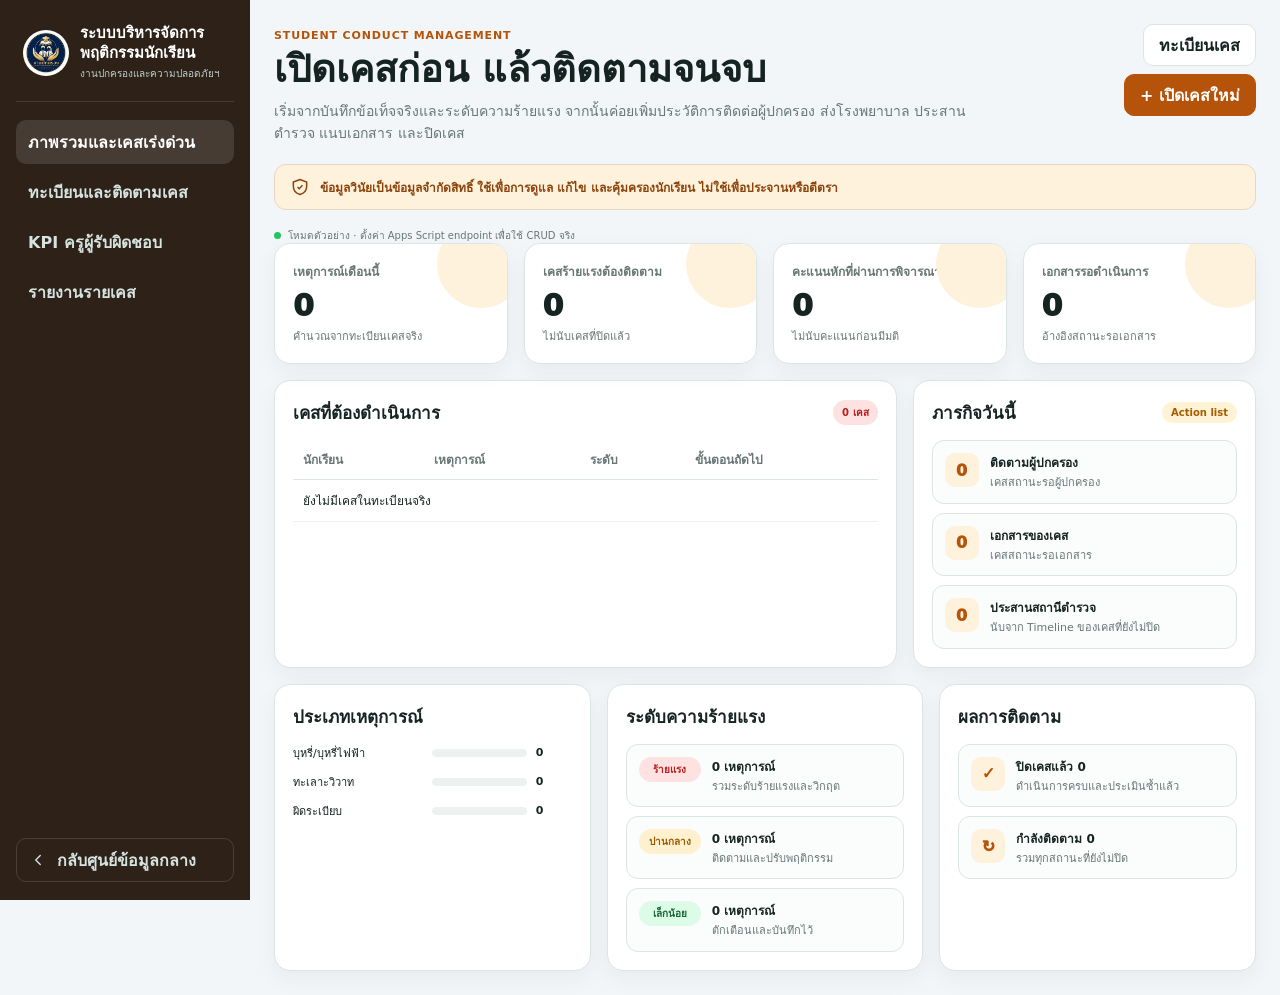
==== behavior-system/index.html @ fc7389e2 "html version 1" ====
<!doctype html>
<html lang="th">
<head>
  <meta charset="utf-8">
  <meta name="viewport" content="width=device-width, initial-scale=1">
  <title>ระบบบริหารจัดการพฤติกรรมนักเรียน</title>
  <link rel="stylesheet" href="../systems/shared.css">
  <style>
    :root { --brand:#b45309; --brand-dark:#2d2118; --brand-soft:#fff2dc; --accent:#dc2626; }
  </style>
</head>
<body>
  <div class="app">
    <aside class="sidebar">
      <div class="brand">
        <img src="../student-late-system/web-dashboard/assets/protection-logo.jpg" alt="">
        <div><strong>ระบบบริหารจัดการ<br>พฤติกรรมนักเรียน</strong><small>งานปกครองและความปลอดภัยฯ</small></div>
      </div>
      <nav class="nav">
        <button class="active" data-view="overview">ภาพรวมและเคสเร่งด่วน</button>
        <button data-view="cases">ทะเบียนและติดตามเคส</button>
        <button data-view="owners">KPI ครูผู้รับผิดชอบ</button>
        <button data-view="report">รายงานรายเคส</button>
      </nav>
      <a class="back-link" href="../index.html"><svg viewBox="0 0 24 24"><path d="m15 18-6-6 6-6"/></svg>กลับศูนย์ข้อมูลกลาง</a>
    </aside>
    <main class="main">
      <header class="topbar">
        <div><span class="eyebrow">Student Conduct Management</span><h1>เปิดเคสก่อน แล้วติดตามจนจบ</h1><p class="lead">เริ่มจากบันทึกข้อเท็จจริงและระดับความร้ายแรง จากนั้นค่อยเพิ่มประวัติการติดต่อผู้ปกครอง ส่งโรงพยาบาล ประสานตำรวจ แนบเอกสาร และปิดเคส</p></div>
        <div class="actions"><button class="btn" data-open="cases">ทะเบียนเคส</button><button class="btn primary" data-open="record">+ เปิดเคสใหม่</button></div>
      </header>
      <div class="privacy-note"><svg viewBox="0 0 24 24"><path d="M12 3 4 6v5c0 5 3.4 8.5 8 10 4.6-1.5 8-5 8-10V6l-8-3Z"/><path d="m9 12 2 2 4-4"/></svg>ข้อมูลวินัยเป็นข้อมูลจำกัดสิทธิ์ ใช้เพื่อการดูแล แก้ไข และคุ้มครองนักเรียน ไม่ใช้เพื่อประจานหรือตีตรา</div>
      <div class="master-status" id="behaviorApiStatus">กำลังโหลดข้อมูลจริงจาก Google Sheets...</div>

      <section class="view active" id="view-overview">
        <div class="grid kpis">
          <article class="card kpi"><div class="kpi-label">เหตุการณ์เดือนนี้</div><div class="kpi-value" id="behaviorMonthlyCount">0</div><div class="kpi-note">คำนวณจากทะเบียนเคสจริง</div></article>
          <article class="card kpi"><div class="kpi-label">เคสร้ายแรงต้องติดตาม</div><div class="kpi-value" id="behaviorSevereOpen">0</div><div class="kpi-note">ไม่นับเคสที่ปิดแล้ว</div></article>
          <article class="card kpi"><div class="kpi-label">คะแนนหักที่ผ่านการพิจารณา</div><div class="kpi-value" id="behaviorScoreTotal">0</div><div class="kpi-note">ไม่นับคะแนนก่อนมีมติ</div></article>
          <article class="card kpi"><div class="kpi-label">เอกสารรอดำเนินการ</div><div class="kpi-value" id="behaviorPendingDocs">0</div><div class="kpi-note">อ้างอิงสถานะรอเอกสาร</div></article>
        </div>
        <div class="grid two-col" style="margin-top:16px">
          <article class="panel"><div class="panel-head"><h2>เคสที่ต้องดำเนินการ</h2><span class="pill red" id="behaviorUrgentBadge">0 เคส</span></div>
            <div class="table-wrap"><table><thead><tr><th>นักเรียน</th><th>เหตุการณ์</th><th>ระดับ</th><th>ขั้นตอนถัดไป</th></tr></thead><tbody id="behaviorUrgentRows"><tr><td colspan="4">ยังไม่มีเคสในทะเบียนจริง</td></tr></tbody></table></div>
          </article>
          <article class="panel"><div class="panel-head"><h3>ภารกิจวันนี้</h3><span class="pill amber">Action list</span></div><div class="list">
            <div class="list-item"><span class="list-icon" id="behaviorParentTasks">0</span><div><strong>ติดตามผู้ปกครอง</strong><small>เคสสถานะรอผู้ปกครอง</small></div></div>
            <div class="list-item"><span class="list-icon" id="behaviorDocumentTasks">0</span><div><strong>เอกสารของเคส</strong><small>เคสสถานะรอเอกสาร</small></div></div>
            <div class="list-item"><span class="list-icon" id="behaviorPoliceTasks">0</span><div><strong>ประสานสถานีตำรวจ</strong><small>นับจาก Timeline ของเคสที่ยังไม่ปิด</small></div></div>
          </div></article>
        </div>
        <div class="grid three-col" style="margin-top:16px">
          <article class="panel"><div class="panel-head"><h3>ประเภทเหตุการณ์</h3></div>
            <div class="bar-row"><span>บุหรี่/บุหรี่ไฟฟ้า</span><div class="bar-track"><div class="bar-fill" id="behaviorTypeVapeBar" style="width:0%"></div></div><b id="behaviorTypeVape">0</b></div>
            <div class="bar-row"><span>ทะเลาะวิวาท</span><div class="bar-track"><div class="bar-fill" id="behaviorTypeFightBar" style="width:0%"></div></div><b id="behaviorTypeFight">0</b></div>
            <div class="bar-row"><span>ผิดระเบียบ</span><div class="bar-track"><div class="bar-fill" id="behaviorTypeRulesBar" style="width:0%"></div></div><b id="behaviorTypeRules">0</b></div>
          </article>
          <article class="panel"><div class="panel-head"><h3>ระดับความร้ายแรง</h3></div><div class="list">
            <div class="list-item"><span class="severity high">ร้ายแรง</span><div><strong id="behaviorSeverityHigh">0 เหตุการณ์</strong><small>รวมระดับร้ายแรงและวิกฤต</small></div></div>
            <div class="list-item"><span class="severity mid">ปานกลาง</span><div><strong id="behaviorSeverityMid">0 เหตุการณ์</strong><small>ติดตามและปรับพฤติกรรม</small></div></div>
            <div class="list-item"><span class="severity low">เล็กน้อย</span><div><strong id="behaviorSeverityLow">0 เหตุการณ์</strong><small>ตักเตือนและบันทึกไว้</small></div></div>
          </div></article>
          <article class="panel"><div class="panel-head"><h3>ผลการติดตาม</h3></div><div class="list">
            <div class="list-item"><span class="list-icon">✓</span><div><strong id="behaviorClosedCount">ปิดเคสแล้ว 0</strong><small>ดำเนินการครบและประเมินซ้ำแล้ว</small></div></div>
            <div class="list-item"><span class="list-icon">↻</span><div><strong id="behaviorOpenCount">กำลังติดตาม 0</strong><small>รวมทุกสถานะที่ยังไม่ปิด</small></div></div>
          </div></article>
        </div>
      </section>

      <section class="view" id="view-cases"><article class="panel"><div class="panel-head"><h2>ทะเบียนและติดตามเคส</h2><div class="case-tools"><span class="pill" id="caseCount">0 รายการ</span><button class="btn primary" type="button" data-open="record">+ เปิดเคสใหม่</button></div></div>
        <div class="filter-panel-compact"><div class="filter-grid">
          <div class="field"><label>ค้นหาเลขเคส / นักเรียน / เหตุการณ์</label><input id="caseFilterSearch" type="search" placeholder="พิมพ์คำค้น"></div>
          <div class="field"><label>สถานะ</label><select id="caseFilterStatus"><option value="">ทุกสถานะ</option><option>เปิดเคสใหม่</option><option>กำลังติดตาม</option><option>รอผู้ปกครอง</option><option>รอเอกสาร</option><option>ให้คำปรึกษา</option><option>ส่งต่อหน่วยงานแล้ว</option><option>เคลียร์เรียบร้อย</option><option>ปิดเคส</option></select></div>
          <div class="field"><label>ความร้ายแรง</label><select id="caseFilterSeverity"><option value="">ทุกระดับ</option><option>เล็กน้อย</option><option>ปานกลาง</option><option>ร้ายแรง</option><option>วิกฤต</option></select></div>
          <div class="field"><label>ครูผู้รับผิดชอบ</label><select id="caseFilterOwner"><option value="">ทุกคน</option></select></div>
        </div></div>
        <div class="table-wrap"><table><thead><tr><th>เลขที่เคส</th><th>วันที่</th><th>นักเรียน</th><th>ข้อหา/เหตุการณ์</th><th>ความร้ายแรง</th><th>ครูผู้รับผิดชอบ</th><th>สถานะล่าสุด</th><th></th></tr></thead><tbody id="caseRows"></tbody></table></div>
        <div class="notice" id="behaviorEmptyState">ยังไม่มีเคสใน Google Sheets กด “เปิดเคสใหม่” เพื่อเริ่มทะเบียนจริง</div>
      </article></section>

      <section class="view" id="view-owners">
        <div class="grid kpis">
          <article class="card kpi"><div class="kpi-label">ครูที่รับผิดชอบเคส</div><div class="kpi-value" id="ownerKpiTeachers">0</div><div class="kpi-note">นับจากทะเบียนปัจจุบัน</div></article>
          <article class="card kpi"><div class="kpi-label">เคสที่ยังไม่ปิด</div><div class="kpi-value" id="ownerKpiOpen">0</div><div class="kpi-note">รวมเคสที่กำลังติดตาม</div></article>
          <article class="card kpi"><div class="kpi-label">ภาระงานเฉลี่ย</div><div class="kpi-value" id="ownerKpiAverage">0</div><div class="kpi-note">เคสต่อครูหนึ่งคน</div></article>
          <article class="card kpi"><div class="kpi-label">ภาระงานสูงสุด</div><div class="kpi-value" id="ownerKpiMax">0</div><div class="kpi-note" id="ownerKpiMaxName">ยังไม่มีข้อมูล</div></article>
        </div>
        <article class="panel" style="margin-top:16px"><div class="panel-head"><h2>KPI การรับผิดชอบและติดตามเคส</h2><span class="pill">หนึ่งเคสมีผู้รับผิดชอบร่วมได้</span></div>
          <div class="table-wrap"><table><thead><tr><th>ครูผู้รับผิดชอบ</th><th>เคสทั้งหมด</th><th>กำลังติดตาม</th><th>ปิดแล้ว</th><th>เคสร้ายแรง</th><th>อัตราปิดเคส</th></tr></thead><tbody id="ownerKpiRows"></tbody></table></div>
        </article>
      </section>

      <section class="view" id="view-record"><article class="panel"><div class="panel-head"><h2>เปิดเคสพฤติกรรมใหม่</h2><span class="pill amber">บันทึกข้อมูลตั้งต้นก่อน</span></div>
        <form id="behaviorForm" class="form-grid">
          <div class="field full"><label>ค้นหาและเลือกนักเรียนจาก Master Student</label>
            <div class="search-select" id="behaviorStudentPicker">
              <input id="behaviorStudentSearch" type="search" autocomplete="off" placeholder="ค้นหาด้วยรหัส ชื่อ นามสกุล หรือห้องเรียน">
              <div class="search-options" id="behaviorStudentOptions"></div>
            </div>
            <div class="master-status" id="behaviorMasterStatus">กำลังเตรียมข้อมูล Master Student...</div>
          </div>
          <div class="field"><label>รหัสนักเรียน</label><input id="studentId" required readonly></div>
          <div class="field"><label>ชื่อ-นามสกุล</label><input id="studentName" required readonly></div>
          <div class="field"><label>ระดับชั้น / ห้อง</label><input id="studentRoom" required readonly></div>
          <div class="field"><label>ประเภทเหตุการณ์</label><select id="incidentType" required><option value="">เลือกข้อหา/เหตุการณ์</option><option>บุหรี่หรือบุหรี่ไฟฟ้า</option><option>ทะเลาะวิวาท / ทำร้ายร่างกาย</option><option>การคุกคามหรือประพฤติไม่เหมาะสมทางเพศ</option><option>กลั่นแกล้ง / กลั่นแกล้งออนไลน์</option><option>สารเสพติดหรือของมึนเมา</option><option>ลักทรัพย์ / ทำลายทรัพย์สิน</option><option>พกพาอาวุธหรือวัตถุอันตราย</option><option>หนีเรียน / ออกจากสถานศึกษาโดยไม่ได้รับอนุญาต</option><option>แต่งกายหรือทรงผมผิดระเบียบ</option><option>อื่น ๆ</option></select></div>
          <div class="field"><label>ระดับความร้ายแรงเบื้องต้น</label><select id="severity" required><option>เล็กน้อย</option><option selected>ปานกลาง</option><option>ร้ายแรง</option><option>วิกฤต / ต้องส่งต่อทันที</option></select></div>
          <div class="field"><label>วันที่และเวลาเกิดเหตุ</label><input id="incidentDate" type="datetime-local" required></div>
          <div class="field"><label>สถานที่เกิดเหตุ</label><input id="incidentPlace" placeholder="อาคาร ห้อง หรือบริเวณ"></div>
          <div class="field full"><label>ครูรับผิดชอบแก้ไขเคส (เลือกได้มากกว่า 1 คน)</label>
            <div class="search-select" id="behaviorTeacherPicker">
              <input id="behaviorTeacherSearch" type="search" autocomplete="off" placeholder="ค้นหาแล้วเลือกครูเพิ่มในทีมรับผิดชอบ">
              <div class="search-options" id="behaviorTeacherOptions"></div>
            </div>
            <div class="selection-chips" id="behaviorTeacherChips"></div>
          </div>
          <div class="field full"><label>รายละเอียดข้อเท็จจริงตั้งต้น</label><textarea id="incidentDetail" required placeholder="บันทึกว่าเกิดอะไรขึ้น เมื่อใด ที่ไหน และมีใครเกี่ยวข้อง โดยยังไม่จำเป็นต้องสรุปผลการดำเนินการ"></textarea></div>
          <div class="field full"><button class="btn primary" type="submit">สร้างเคสและไปหน้าติดตาม</button></div>
        </form><div class="notice">ขั้นเปิดเคสยังไม่หักคะแนน ระบบจะบันทึกคะแนนภายหลังเมื่อพิจารณาข้อเท็จจริงและมีมติแล้ว พร้อมเก็บการติดต่อผู้ปกครอง การส่งต่อ และเอกสารไว้ใน Timeline เดียวกัน</div>
      </article></section>

      <div class="modal" id="caseModal" aria-hidden="true">
        <div class="modal-dialog" role="dialog" aria-modal="true" aria-labelledby="caseModalTitle">
          <div class="modal-head"><h2 id="caseModalTitle">รายละเอียดและ Timeline ของเคส</h2><button class="modal-close" type="button" id="closeCaseModal" aria-label="ปิด">×</button></div>
          <div class="modal-body">
          <div class="panel-head"><h3>ข้อมูลเคสที่เลือก</h3><span class="pill amber" id="selectedCaseStatus">ยังไม่ได้เลือกเคส</span></div>
          <div class="case-summary">
            <div><span>เลขที่เคส</span><strong id="selectedCaseId">-</strong></div>
            <div><span>นักเรียน</span><strong id="selectedStudent">-</strong></div>
            <div><span>เหตุการณ์</span><strong id="selectedIncident">-</strong></div>
            <div><span>คะแนนที่หัก</span><strong id="selectedScore">-</strong></div>
          </div>
          <div class="grid two-col">
            <div>
              <div class="panel-head"><h3>ประวัติการดำเนินงาน</h3><span class="pill">เรียงตามเวลา</span></div>
              <div class="timeline" id="caseTimeline"><div class="notice">เลือกเคสจากทะเบียนเพื่อดูประวัติ</div></div>
            </div>
            <form id="followupForm">
              <div class="panel-head"><h3>เพิ่มความคืบหน้า</h3><span class="pill">Follow update</span></div>
              <div class="form-grid">
                <div class="field"><label>การดำเนินการ</label><select id="followupAction" required><option value="">เลือกการดำเนินการ</option><option>ติดต่อผู้ปกครอง</option><option>นัดผู้ปกครองเข้าพบ</option><option>พิจารณาโทษและตัดคะแนน</option><option>ส่งโรงพยาบาล / สถานพยาบาล</option><option>ประสานสถานีตำรวจ</option><option>ให้คำปรึกษา / ส่งต่องานแนะแนว</option><option>ทำบันทึกข้อตกลง</option><option>ทำเอกสารทัณฑ์บน</option><option>ติดตามผลการปรับพฤติกรรม</option><option>ปิดเคส</option></select></div>
                <div class="field"><label>วันที่ดำเนินการ</label><input id="followupDate" type="datetime-local" required></div>
                <div class="field"><label>สถานะหลังอัปเดต</label><select id="followupStatus"><option>กำลังติดตาม</option><option>รอผู้ปกครอง</option><option>รอเอกสาร</option><option>ส่งต่อหน่วยงานแล้ว</option><option>เคลียร์เรียบร้อย</option><option>ปิดเคส</option></select></div>
                <div class="field"><label>คะแนนที่หักตามมติ (ถ้ามี)</label><input id="followupScore" type="number" min="0" max="100" placeholder="เว้นว่างหากยังไม่มีมติ"></div>
                <div class="field full"><label>ครูรับผิดชอบแก้ไขเคส</label><div class="owner-check-grid" id="caseOwnerChecks"></div></div>
                <div class="field"><label>แนบเอกสารของเคส</label><input id="followupFile" type="file" multiple accept=".pdf,.jpg,.jpeg,.png"></div>
                <div class="field full"><label>ผลการดำเนินการ / หมายเหตุ</label><textarea id="followupNote" required placeholder="เช่น ติดต่อผู้ปกครองแล้ว รับทราบและนัดเข้าพบ หรือส่ง รพ. พร้อมชื่อสถานพยาบาล"></textarea></div>
                <div class="field full"><button class="btn primary" type="submit">เพิ่มลง Timeline ของเคส</button></div>
              </div>
              <div class="attachment-list" id="caseAttachmentList"></div>
              <button class="btn" type="button" id="deleteBehaviorCase" style="margin-top:12px;color:#b91c1c">ลบเคสออกจากทะเบียน</button>
            </form>
          </div>
          </div>
        </div>
      </div>

      <section class="view" id="view-report">
        <div class="actions report-actions" style="margin-bottom:14px">
          <button class="btn" type="button" data-open="cases">กลับทะเบียนเคส</button>
          <button class="btn primary" type="button" id="printCaseReport">พิมพ์ / บันทึก PDF</button>
        </div>
        <article class="report-paper">
          <header class="report-head">
            <img src="../student-late-system/web-dashboard/assets/protection-logo.jpg" alt="ตรางานปกครองและความปลอดภัยนักเรียน นักศึกษา">
            <div>
              <h2>วิทยาลัยอาชีวศึกษาสุพรรณบุรี</h2>
              <p>งานปกครองและความปลอดภัยนักเรียน นักศึกษา<br>รายงานการดำเนินงานกรณีพฤติกรรมนักเรียน</p>
            </div>
            <img src="../student-late-system/web-dashboard/assets/college-logo.jpg" alt="ตราวิทยาลัยอาชีวศึกษาสุพรรณบุรี">
          </header>
          <div class="report-title">
            <h3>รายงานสรุปผลการดำเนินงานรายกรณี</h3>
            <p>เลขที่เคส <strong id="reportCaseId">-</strong></p>
          </div>
          <div class="report-info">
            <div><span>ชื่อ-นามสกุลนักเรียน</span><strong id="reportStudent">-</strong></div>
            <div><span>ระดับชั้น / ห้อง</span><strong id="reportRoom">-</strong></div>
            <div><span>วันที่รับแจ้งเหตุ</span><strong id="reportOpenedDate">-</strong></div>
            <div><span>สถานะล่าสุด</span><strong id="reportStatus">-</strong></div>
            <div><span>ประเภทเหตุการณ์</span><strong id="reportIncident">-</strong></div>
            <div><span>ระดับความร้ายแรง</span><strong id="reportSeverity">-</strong></div>
            <div><span>คะแนนที่หัก</span><strong id="reportScore">-</strong></div>
            <div><span>ครูผู้รับผิดชอบแก้ไขเคส</span><strong id="reportRecorder">-</strong></div>
          </div>
          <section class="report-section">
            <h4>ข้อเท็จจริงและรายละเอียดเหตุการณ์</h4>
            <p id="reportDetail">ยังไม่ได้เลือกเคสจากทะเบียน</p>
          </section>
          <section class="report-section">
            <h4>ประวัติการดำเนินงานและการติดตาม</h4>
            <table class="report-history">
              <thead><tr><th style="width:35px">ลำดับ</th><th style="width:145px">วันที่/เวลา</th><th>การดำเนินงานและผลการติดตาม</th></tr></thead>
              <tbody id="reportHistory"></tbody>
            </table>
          </section>
          <section class="report-section">
            <h4>สรุปผล</h4>
            <p id="reportConclusion">อยู่ระหว่างดำเนินการติดตามตามขั้นตอนของงานปกครองและความปลอดภัยนักเรียน นักศึกษา</p>
          </section>
          <div class="signature-area">
            <div class="signature-box">
              <div class="signature-line">ลงชื่อ ______________________________</div>
              <div>(นางสาวปัทมพร แสงศรี)</div>
              <div>หัวหน้างานปกครองและความปลอดภัย ฯ</div>
              <div class="report-date">วันที่ <span id="reportSignedDate">7 มิถุนายน 2569</span></div>
            </div>
          </div>
          <section class="report-appendix" id="reportAppendix">
            <div class="report-title"><h3>ภาคผนวกเอกสารแนบ</h3><p>เอกสารและหลักฐานที่อัปโหลดใน Timeline ของเคส</p></div>
            <div id="reportAttachments"></div>
          </section>
        </article>
      </section>
    </main>
  </div>
  <div class="toast" id="toast">บันทึกข้อมูลแล้ว</div>
  <script src="../systems/data-api-config.js"></script>
  <script src="../systems/data-api.js"></script>
  <script>
    const MASTER_SHEET_ID = "1HmcqFHIQDiWZ2CWtxBC4XJjzp4cXTd3hZOrGunwA8tw";
    const views = document.querySelectorAll(".view");
    const navButtons = document.querySelectorAll(".nav button");
    const caseRows = document.getElementById("caseRows");
    const toast = document.getElementById("toast");
    const caseModal = document.getElementById("caseModal");
    const behaviorStudentSearch = document.getElementById("behaviorStudentSearch");
    const behaviorStudentOptions = document.getElementById("behaviorStudentOptions");
    const behaviorTeacherSearch = document.getElementById("behaviorTeacherSearch");
    const behaviorTeacherOptions = document.getElementById("behaviorTeacherOptions");
    const behaviorTeacherChips = document.getElementById("behaviorTeacherChips");
    const behaviorMasterStatus = document.getElementById("behaviorMasterStatus");
    const behaviorApiStatus = document.getElementById("behaviorApiStatus");
    const behaviorApi = window.StudentAffairsDataApi;
    let masterStudents = [];
    let masterTeachers = [];
    let selectedMasterStudent = null;
    let selectedCaseOwners = [];
    const behaviorRecords = new Map();
    const caseAttachments = {};
    let selectedCaseRow = null;

    function openView(name) {
      const isCaseSubview = name === "record";
      views.forEach(view => {
        const isTarget = view.id === `view-${name}`;
        const keepRegister = isCaseSubview && view.id === "view-cases";
        view.classList.toggle("active", isTarget || keepRegister);
      });
      navButtons.forEach(button => button.classList.toggle("active", button.dataset.view === (isCaseSubview ? "cases" : name)));
      window.scrollTo({ top: 0, behavior: "smooth" });
    }

    function showToast(message) {
      toast.textContent = message;
      toast.classList.add("show");
      setTimeout(() => toast.classList.remove("show"), 2600);
    }

    function sheetSyncTime(date = new Date()) {
      return new Intl.DateTimeFormat("th-TH", {
        dateStyle: "medium",
        timeStyle: "short"
      }).format(date);
    }

    function escapeHtml(value) {
      return String(value || "").replace(/[&<>"']/g, char => ({
        "&": "&amp;", "<": "&lt;", ">": "&gt;", '"': "&quot;", "'": "&#039;"
      })[char]);
    }

    function renderMasterStudents(query = "") {
      const keyword = query.trim().toLocaleLowerCase("th");
      const matches = masterStudents.filter(student =>
        `${student.id} ${student.fullName} ${student.firstName} ${student.lastName} ${student.room}`.toLocaleLowerCase("th").includes(keyword)
      ).slice(0, 40);
      behaviorStudentOptions.innerHTML = matches.length ? matches.map(student => `
        <button class="search-option" type="button" data-master-student="${escapeHtml(student.id)}">
          <span><strong>${escapeHtml(student.fullName)}</strong><small>${escapeHtml(student.room)} · ครูที่ปรึกษา ${escapeHtml(student.homeroomTeacher || "-")}</small></span>
          <code>${escapeHtml(student.id)}</code>
        </button>`).join("") : `<div class="search-empty">ไม่พบนักเรียนที่ตรงกับคำค้น</div>`;
      behaviorStudentOptions.classList.add("open");
    }

    function renderMasterTeachers(query = "") {
      const keyword = query.trim().toLocaleLowerCase("th");
      const matches = masterTeachers.filter(teacher => teacher.toLocaleLowerCase("th").includes(keyword));
      behaviorTeacherOptions.innerHTML = matches.length ? matches.map(teacher => `
        <button class="search-option" type="button" data-master-teacher="${escapeHtml(teacher)}">
          <span><strong>${escapeHtml(teacher)}</strong><small>${selectedCaseOwners.includes(teacher) ? "เลือกในทีมแล้ว" : "เพิ่มเป็นผู้รับผิดชอบเคส"}</small></span>
        </button>`).join("") : `<div class="search-empty">ไม่พบรายชื่อครู</div>`;
      behaviorTeacherOptions.classList.add("open");
    }

    function shortTeacherName(name) {
      return String(name || "").replace(/^(นาย|นางสาว|นาง)/, "").trim().split(/\s+/)[0] || name;
    }

    function renderOwnerChips() {
      behaviorTeacherChips.innerHTML = selectedCaseOwners.length
        ? selectedCaseOwners.map(teacher => `<span class="selection-chip">${escapeHtml(teacher)}<button type="button" data-remove-owner="${escapeHtml(teacher)}" aria-label="นำออก">×</button></span>`).join("")
        : `<span class="master-status">ยังไม่ได้เลือกครูผู้รับผิดชอบ</span>`;
    }

    behaviorStudentSearch.addEventListener("focus", () => renderMasterStudents(behaviorStudentSearch.value));
    behaviorStudentSearch.addEventListener("input", () => {
      selectedMasterStudent = null;
      renderMasterStudents(behaviorStudentSearch.value);
    });
    behaviorStudentOptions.addEventListener("click", event => {
      const button = event.target.closest("[data-master-student]");
      if (!button) return;
      selectedMasterStudent = masterStudents.find(student => student.id === button.dataset.masterStudent);
      if (!selectedMasterStudent) return;
      behaviorStudentSearch.value = `${selectedMasterStudent.id} · ${selectedMasterStudent.fullName} · ${selectedMasterStudent.room}`;
      document.getElementById("studentId").value = selectedMasterStudent.id;
      document.getElementById("studentName").value = selectedMasterStudent.fullName;
      document.getElementById("studentRoom").value = selectedMasterStudent.room || selectedMasterStudent.grade;
      behaviorStudentOptions.classList.remove("open");
    });
    behaviorTeacherSearch.addEventListener("focus", () => renderMasterTeachers(behaviorTeacherSearch.value));
    behaviorTeacherSearch.addEventListener("input", () => renderMasterTeachers(behaviorTeacherSearch.value));
    behaviorTeacherOptions.addEventListener("click", event => {
      const button = event.target.closest("[data-master-teacher]");
      if (!button) return;
      const teacher = button.dataset.masterTeacher;
      if (!selectedCaseOwners.includes(teacher)) selectedCaseOwners.push(teacher);
      behaviorTeacherSearch.value = "";
      renderOwnerChips();
      behaviorTeacherOptions.classList.remove("open");
    });
    behaviorTeacherChips.addEventListener("click", event => {
      const button = event.target.closest("[data-remove-owner]");
      if (!button) return;
      selectedCaseOwners = selectedCaseOwners.filter(teacher => teacher !== button.dataset.removeOwner);
      renderOwnerChips();
    });
    document.addEventListener("click", event => {
      if (!document.getElementById("behaviorStudentPicker").contains(event.target)) behaviorStudentOptions.classList.remove("open");
      if (!document.getElementById("behaviorTeacherPicker").contains(event.target)) behaviorTeacherOptions.classList.remove("open");
    });

    function loadMasterGviz({ sheet, gid, query, headers = 1 }) {
      return new Promise((resolve, reject) => {
        const callback = `behaviorMaster_${Date.now()}_${Math.random().toString(36).slice(2)}`;
        const script = document.createElement("script");
        const timeout = setTimeout(() => {
          cleanup();
          reject(new Error("Master timeout"));
        }, 10000);
        function cleanup() {
          clearTimeout(timeout);
          script.remove();
          delete window[callback];
        }
        window[callback] = payload => {
          cleanup();
          payload.status === "error" ? reject(new Error("Master error")) : resolve(payload.table);
        };
        const params = new URLSearchParams({ tqx: `responseHandler:${callback}`, headers: String(headers) });
        if (sheet) params.set("sheet", sheet);
        if (gid) params.set("gid", gid);
        if (query) params.set("tq", query);
        script.src = `https://docs.google.com/spreadsheets/d/${MASTER_SHEET_ID}/gviz/tq?${params.toString()}`;
        script.onerror = () => {
          cleanup();
          reject(new Error("Master network error"));
        };
        document.head.append(script);
      });
    }

    async function loadBehaviorMaster() {
      try {
        const cached = sessionStorage.getItem("spvc-master-data");
        const local = cached
          ? JSON.parse(cached)
          : await fetch("../gender-identity-system/data/master-data.json", { cache: "force-cache" }).then(response => response.json());
        masterStudents = local.students || [];
        masterTeachers = local.teachers || [];
        sessionStorage.setItem("spvc-master-data", JSON.stringify(local));
        behaviorMasterStatus.textContent = `พร้อมค้นหาทันที · นักเรียน ${masterStudents.length.toLocaleString("th-TH")} คน · ครู ${masterTeachers.length} คน`;
      } catch (error) {
        behaviorMasterStatus.textContent = "กำลังเชื่อมข้อมูล Master ล่าสุด...";
      }

      try {
        const [studentTable, teacherTable] = await Promise.all([
          loadMasterGviz({ sheet: "Students", query: "select A,C,D,E,F,G,H,I,J where J = 'Active'", headers: 1 }),
          loadMasterGviz({ gid: "667370291", query: "select C offset 3", headers: 0 })
        ]);
        const cell = (row, index) => row.c[index]?.v == null ? "" : String(row.c[index].v);
        const liveStudents = studentTable.rows.map(row => ({
          id: cell(row, 0), prefix: cell(row, 1), firstName: cell(row, 2), lastName: cell(row, 3),
          fullName: cell(row, 4), grade: cell(row, 5), room: cell(row, 6),
          homeroomTeacher: cell(row, 7), status: cell(row, 8)
        })).filter(student => student.id);
        const liveTeachers = teacherTable.rows.map(row => cell(row, 0).trim()).filter(Boolean);
        if (liveStudents.length) masterStudents = liveStudents;
        if (liveTeachers.length) masterTeachers = liveTeachers;
        sessionStorage.setItem("spvc-master-data", JSON.stringify({ students: masterStudents, teachers: masterTeachers }));
        behaviorMasterStatus.textContent = `เชื่อม Google Sheet แล้ว · นักเรียน ${masterStudents.length.toLocaleString("th-TH")} คน · ครู ${masterTeachers.length} คน`;
      } catch (error) {
        behaviorMasterStatus.textContent = `ใช้ Master สำรองล่าสุด · นักเรียน ${masterStudents.length.toLocaleString("th-TH")} คน · ครู ${masterTeachers.length} คน`;
      }
      populateOwnerFilter();
      renderOwnerKpi();
    }

    function populateOwnerFilter() {
      const select = document.getElementById("caseFilterOwner");
      const current = select.value;
      const owners = new Set(masterTeachers);
      [...caseRows.querySelectorAll("tr")].forEach(row => (row.dataset.owners || "").split("|").filter(Boolean).forEach(owner => owners.add(owner)));
      select.innerHTML = `<option value="">ทุกคน</option>${[...owners].sort((a, b) => a.localeCompare(b, "th")).map(owner => `<option>${escapeHtml(owner)}</option>`).join("")}`;
      select.value = current;
    }

    function filterCaseRows() {
      const keyword = document.getElementById("caseFilterSearch").value.trim().toLocaleLowerCase("th");
      const status = document.getElementById("caseFilterStatus").value;
      const severity = document.getElementById("caseFilterSeverity").value;
      const owner = document.getElementById("caseFilterOwner").value;
      let visible = 0;
      [...caseRows.querySelectorAll("tr")].forEach(row => {
        const cells = row.children;
        const matches = (!keyword || row.textContent.toLocaleLowerCase("th").includes(keyword))
          && (!status || cells[6].textContent.includes(status))
          && (!severity || cells[4].textContent.includes(severity))
          && (!owner || (row.dataset.owners || "").split("|").includes(owner));
        row.hidden = !matches;
        if (matches) visible += 1;
      });
      document.getElementById("caseCount").textContent = `${visible} รายการ`;
    }

    function renderOwnerKpi() {
      const stats = new Map();
      const rows = [...caseRows.querySelectorAll("tr")];
      rows.forEach(row => {
        const closed = /ปิดเคส|เคลียร์เรียบร้อย/.test(row.children[6].textContent);
        const severe = /ร้ายแรง|วิกฤต/.test(row.children[4].textContent);
        (row.dataset.owners || "").split("|").filter(Boolean).forEach(owner => {
          const item = stats.get(owner) || { total: 0, open: 0, closed: 0, severe: 0 };
          item.total += 1;
          item.open += closed ? 0 : 1;
          item.closed += closed ? 1 : 0;
          item.severe += severe ? 1 : 0;
          stats.set(owner, item);
        });
      });
      const entries = [...stats.entries()].sort((a, b) => b[1].open - a[1].open || b[1].total - a[1].total);
      const openCases = rows.filter(row => !/ปิดเคส|เคลียร์เรียบร้อย/.test(row.children[6].textContent)).length;
      const maxEntry = entries[0];
      document.getElementById("ownerKpiTeachers").textContent = entries.length;
      document.getElementById("ownerKpiOpen").textContent = openCases;
      document.getElementById("ownerKpiAverage").textContent = entries.length ? (entries.reduce((sum, [, item]) => sum + item.total, 0) / entries.length).toFixed(1) : "0";
      document.getElementById("ownerKpiMax").textContent = maxEntry ? maxEntry[1].total : 0;
      document.getElementById("ownerKpiMaxName").textContent = maxEntry ? maxEntry[0] : "ยังไม่มีข้อมูล";
      document.getElementById("ownerKpiRows").innerHTML = entries.length ? entries.map(([owner, item]) => `
        <tr><td><strong>${escapeHtml(owner)}</strong></td><td>${item.total}</td><td>${item.open}</td><td>${item.closed}</td><td>${item.severe}</td><td>${item.total ? Math.round(item.closed / item.total * 100) : 0}%</td></tr>`).join("")
        : `<tr><td colspan="6">ยังไม่มีข้อมูลการมอบหมายเคส</td></tr>`;
    }

    function severityClass(value) {
      if (value.includes("วิกฤต") || value === "ร้ายแรง") return "high";
      if (value === "ปานกลาง") return "mid";
      return "low";
    }

    function behaviorStatusTone(status) {
      if (/ปิดเคส|เคลียร์เรียบร้อย/.test(status)) return "";
      if (/รอ/.test(status)) return "amber";
      return "red";
    }

    function behaviorRow(record) {
      const row = document.createElement("tr");
      row.dataset.recordId = record.caseId;
      row.dataset.version = String(record.version || 1);
      row.dataset.score = record.score === "" || record.score == null ? "รอพิจารณา" : `${record.score} คะแนน`;
      row.dataset.detail = record.detail || "";
      row.dataset.owners = (record.owners || []).join("|");
      row.innerHTML = `
        <td>${escapeHtml(record.caseId)}</td>
        <td>${escapeHtml(new Intl.DateTimeFormat("th-TH", { dateStyle: "medium" }).format(new Date(record.incidentAt || record.createdAt)))}</td>
        <td class="student"><strong>${escapeHtml(record.studentName)}</strong><small>${escapeHtml(record.room || "-")}</small></td>
        <td>${escapeHtml(record.incidentType)}</td>
        <td><span class="severity ${severityClass(record.severity || "")}">${escapeHtml(record.severity || "ไม่ระบุ")}</span></td>
        <td>${(record.owners || []).length ? record.owners.map(shortTeacherName).map(escapeHtml).join(" · ") : "ยังไม่มอบหมาย"}</td>
        <td><span class="pill ${behaviorStatusTone(record.status || "")}">${escapeHtml(record.status || "เปิดเคสใหม่")}</span></td>
        <td><button class="case-action" data-case="${escapeHtml(record.caseId)}">${record.status === "ปิดเคส" ? "ดูประวัติ" : "ติดตาม"}</button> · <button class="case-action" data-report="${escapeHtml(record.caseId)}">รายงาน</button></td>`;
      return row;
    }

    function applyBehaviorRecord(record, prepend = false) {
      behaviorRecords.set(record.caseId, record);
      caseAttachments[record.caseId] = (record.documents || []).map(file => ({
        name: file.name,
        type: file.mimeType || "application/octet-stream",
        addedAt: formatDate(file.uploadedAt),
        url: file.url || ""
      }));
      const existing = caseRows.querySelector(`[data-record-id="${CSS.escape(record.caseId)}"]`);
      const row = behaviorRow(record);
      if (existing) existing.replaceWith(row);
      else if (prepend) caseRows.prepend(row);
      else caseRows.append(row);
      if (selectedCaseRow === existing || selectedCaseRow?.dataset.recordId === record.caseId) selectedCaseRow = row;
      return row;
    }

    function refreshBehaviorDerivedUi() {
      const records = [...behaviorRecords.values()];
      const now = new Date();
      const isClosed = record => /ปิดเคส|เคลียร์เรียบร้อย/.test(record.status || "");
      const isCurrentMonth = record => {
        const date = new Date(record.incidentAt || record.createdAt);
        return !Number.isNaN(date.getTime()) && date.getMonth() === now.getMonth() && date.getFullYear() === now.getFullYear();
      };
      document.getElementById("behaviorMonthlyCount").textContent = records.filter(isCurrentMonth).length.toLocaleString("th-TH");
      document.getElementById("behaviorSevereOpen").textContent = records.filter(record => !isClosed(record) && /ร้ายแรง|วิกฤต/.test(record.severity || "")).length.toLocaleString("th-TH");
      document.getElementById("behaviorScoreTotal").textContent = records.reduce((sum, record) => sum + (Number(record.score) || 0), 0).toLocaleString("th-TH");
      document.getElementById("behaviorPendingDocs").textContent = records.filter(record => /รอเอกสาร/.test(record.status || "")).length.toLocaleString("th-TH");
      document.getElementById("behaviorParentTasks").textContent = records.filter(record => !isClosed(record) && /รอผู้ปกครอง/.test(record.status || "")).length.toLocaleString("th-TH");
      document.getElementById("behaviorDocumentTasks").textContent = records.filter(record => !isClosed(record) && /รอเอกสาร/.test(record.status || "")).length.toLocaleString("th-TH");
      document.getElementById("behaviorPoliceTasks").textContent = records.filter(record => !isClosed(record) && (record.timeline || []).some(item => /สถานีตำรวจ|ตำรวจ/.test(item.action || ""))).length.toLocaleString("th-TH");
      const typeCounts = {
        vape: records.filter(record => /บุหรี่/.test(record.incidentType || "")).length,
        fight: records.filter(record => /ทะเลาะ|ทำร้าย/.test(record.incidentType || "")).length,
        rules: records.filter(record => /ระเบียบ|แต่งกาย|ทรงผม|หนีเรียน/.test(record.incidentType || "")).length
      };
      const maxType = Math.max(1, ...Object.values(typeCounts));
      [["Vape", "vape"], ["Fight", "fight"], ["Rules", "rules"]].forEach(([id, key]) => {
        document.getElementById(`behaviorType${id}`).textContent = typeCounts[key].toLocaleString("th-TH");
        document.getElementById(`behaviorType${id}Bar`).style.width = `${Math.round(typeCounts[key] / maxType * 100)}%`;
      });
      document.getElementById("behaviorSeverityHigh").textContent = `${records.filter(record => /ร้ายแรง|วิกฤต/.test(record.severity || "")).length.toLocaleString("th-TH")} เหตุการณ์`;
      document.getElementById("behaviorSeverityMid").textContent = `${records.filter(record => /ปานกลาง/.test(record.severity || "")).length.toLocaleString("th-TH")} เหตุการณ์`;
      document.getElementById("behaviorSeverityLow").textContent = `${records.filter(record => /เล็กน้อย/.test(record.severity || "")).length.toLocaleString("th-TH")} เหตุการณ์`;
      document.getElementById("behaviorClosedCount").textContent = `ปิดเคสแล้ว ${records.filter(isClosed).length.toLocaleString("th-TH")}`;
      document.getElementById("behaviorOpenCount").textContent = `กำลังติดตาม ${records.filter(record => !isClosed(record)).length.toLocaleString("th-TH")}`;
      document.getElementById("behaviorEmptyState").hidden = caseRows.children.length > 0;
      const urgent = records.filter(record => !isClosed(record)).sort((a, b) => {
        const severity = value => /วิกฤต/.test(value) ? 3 : /ร้ายแรง/.test(value) ? 2 : /ปานกลาง/.test(value) ? 1 : 0;
        return severity(b.severity || "") - severity(a.severity || "") || new Date(b.incidentAt) - new Date(a.incidentAt);
      }).slice(0, 4);
      document.getElementById("behaviorUrgentBadge").textContent = `${urgent.length.toLocaleString("th-TH")} เคส`;
      document.getElementById("behaviorUrgentRows").innerHTML = urgent.length ? urgent.map(record => `
        <tr><td class="student"><strong>${escapeHtml(record.studentName)}</strong><small>${escapeHtml(record.room || "-")} · ${escapeHtml(record.studentId || "-")}</small></td><td>${escapeHtml(record.incidentType)}</td><td><span class="severity ${severityClass(record.severity || "")}">${escapeHtml(record.severity || "-")}</span></td><td>${escapeHtml(record.status || "เปิดเคสใหม่")}</td></tr>`).join("")
        : `<tr><td colspan="4">ยังไม่มีเคสที่ต้องดำเนินการ</td></tr>`;
      populateOwnerFilter();
      renderOwnerKpi();
      filterCaseRows();
    }

    async function loadBehaviorRecords() {
      if (!behaviorApi?.configured()) {
        behaviorApiStatus.textContent = "โหมดตัวอย่าง · ตั้งค่า Apps Script endpoint เพื่อใช้ CRUD จริง";
        return;
      }
      behaviorApiStatus.textContent = "กำลังซิงก์ทะเบียนเคสจาก Google Sheets...";
      try {
        const records = await behaviorApi.request("behavior.list");
        behaviorRecords.clear();
        caseRows.innerHTML = "";
        records.forEach(record => applyBehaviorRecord(record));
        selectedCaseRow = caseRows.querySelector("tr");
        behaviorApiStatus.textContent = `เชื่อม Google Sheets และ Drive แล้ว · ${records.length.toLocaleString("th-TH")} เคส · ดึงล่าสุด ${sheetSyncTime()}`;
        refreshBehaviorDerivedUi();
        if (selectedCaseRow) {
          selectCase(selectedCaseRow.querySelector("[data-case]"), false);
          closeCaseModal();
        }
      } catch (error) {
        behaviorApiStatus.textContent = `ซิงก์ข้อมูลไม่สำเร็จ · ${error.message}`;
        showToast("ไม่สามารถโหลดทะเบียนเคสจริงได้");
      }
    }

    function formatDate(value) {
      if (!value) return "ไม่ระบุเวลา";
      return new Intl.DateTimeFormat("th-TH", {
        dateStyle: "medium",
        timeStyle: "short"
      }).format(new Date(value));
    }

    function setDefaultDate(input) {
      const local = new Date(Date.now() - new Date().getTimezoneOffset() * 60000);
      input.value = local.toISOString().slice(0, 16);
    }

    function openCaseModal() {
      caseModal.classList.add("open");
      caseModal.setAttribute("aria-hidden", "false");
      document.body.classList.add("modal-open");
    }

    function closeCaseModal() {
      caseModal.classList.remove("open");
      caseModal.setAttribute("aria-hidden", "true");
      document.body.classList.remove("modal-open");
    }

    function renderCaseAttachments() {
      const caseId = document.getElementById("selectedCaseId").textContent.trim();
      const files = caseAttachments[caseId] || [];
      document.getElementById("caseAttachmentList").innerHTML = files.length
        ? files.map((file, index) => `
          <div class="attachment-item">
            <span class="list-icon">${file.type.includes("pdf") ? "PDF" : "IMG"}</span>
            <div><strong>${index + 1}. ${file.url ? `<a href="${escapeHtml(file.url)}" target="_blank" rel="noopener">${escapeHtml(file.name)}</a>` : escapeHtml(file.name)}</strong><small>${escapeHtml(file.addedAt)}</small></div>
          </div>`).join("")
        : `<div class="notice">เคสนี้ยังไม่มีเอกสารแนบ</div>`;
    }

    function updateReport() {
      if (!selectedCaseRow) return;
      const cells = selectedCaseRow.children;
      const studentName = cells[2].querySelector("strong").textContent.trim();
      const studentRoom = cells[2].querySelector("small").textContent.trim();
      document.getElementById("reportCaseId").textContent = cells[0].textContent.trim();
      document.getElementById("reportStudent").textContent = studentName;
      document.getElementById("reportRoom").textContent = studentRoom;
      document.getElementById("reportOpenedDate").textContent = cells[1].textContent.trim();
      document.getElementById("reportIncident").textContent = cells[3].textContent.trim();
      document.getElementById("reportSeverity").textContent = cells[4].textContent.trim();
      document.getElementById("reportStatus").textContent = cells[6].textContent.trim();
      document.getElementById("reportScore").textContent = selectedCaseRow.dataset.score || document.getElementById("selectedScore").textContent;
      document.getElementById("reportRecorder").textContent = (selectedCaseRow.dataset.owners || "").split("|").filter(Boolean).join(", ") || "ยังไม่ได้มอบหมาย";
      document.getElementById("reportDetail").textContent = selectedCaseRow.dataset.detail || "บันทึกข้อเท็จจริงตามข้อมูลในทะเบียนเคส";
      document.getElementById("reportConclusion").textContent = cells[6].textContent.includes("ปิดเคส") || cells[6].textContent.includes("เคลียร์")
        ? "ดำเนินการตามขั้นตอนครบถ้วนและพิจารณาปิดเคสแล้ว"
        : "อยู่ระหว่างดำเนินการติดตามตามขั้นตอนของงานปกครองและความปลอดภัยนักเรียน นักศึกษา";
      document.getElementById("reportSignedDate").textContent = new Intl.DateTimeFormat("th-TH", { dateStyle: "long" }).format(new Date());
      const history = [...document.querySelectorAll("#caseTimeline .timeline-copy")];
      document.getElementById("reportHistory").innerHTML = history.map((item, index) => {
        const detail = item.querySelector("small").textContent.trim();
        const separator = detail.indexOf(" · ");
        const date = separator >= 0 ? detail.slice(0, separator) : "-";
        const note = separator >= 0 ? detail.slice(separator + 3) : detail;
        return `<tr><td>${index + 1}</td><td>${date}</td><td><strong>${item.querySelector("strong").textContent.trim()}</strong><br>${note}</td></tr>`;
      }).join("");
      const attachments = caseAttachments[cells[0].textContent.trim()] || [];
      document.getElementById("reportAppendix").style.display = attachments.length ? "block" : "none";
      document.getElementById("reportAttachments").innerHTML = attachments.map((file, index) => `
        <section class="report-attachment">
          <h4>เอกสารแนบ ${index + 1}: ${file.name}</h4>
          <p>ประเภทไฟล์: ${file.type || "ไม่ระบุ"} · เพิ่มเมื่อ ${file.addedAt}</p>
          ${file.previewUrl && file.type.startsWith("image/")
            ? `<img src="${file.previewUrl}" alt="${file.name}">`
            : `<div class="report-file-box"><strong>${file.type.includes("pdf") ? "เอกสาร PDF" : "ไฟล์เอกสาร"}</strong><br>${file.url ? `<a href="${escapeHtml(file.url)}" target="_blank" rel="noopener">${escapeHtml(file.name)}</a>` : escapeHtml(file.name)}<br><small>แนบไฟล์ต้นฉบับไว้กับรายการเคสในระบบ</small></div>`}
        </section>`).join("");
    }

    function renderCaseOwnerChecks() {
      const currentOwners = new Set((selectedCaseRow?.dataset.owners || "").split("|").filter(Boolean));
      const ownerNames = [...new Set([...masterTeachers, ...currentOwners])];
      document.getElementById("caseOwnerChecks").innerHTML = ownerNames.length ? ownerNames.map(teacher => `
        <label class="owner-check"><input type="checkbox" value="${escapeHtml(teacher)}" ${currentOwners.has(teacher) ? "checked" : ""}><span>${escapeHtml(teacher)}</span></label>`).join("")
        : `<span class="master-status">กำลังโหลดรายชื่อครู...</span>`;
    }

    function selectCase(button, shouldOpen = true) {
      selectedCaseRow = button.closest("tr");
      const cells = selectedCaseRow.children;
      const caseId = cells[0].textContent.trim();
      const record = behaviorRecords.get(caseId);
      const student = `${cells[2].querySelector("strong").textContent.trim()} · ${cells[2].querySelector("small").textContent.trim()}`;
      document.getElementById("selectedCaseId").textContent = caseId;
      document.getElementById("selectedStudent").textContent = student;
      document.getElementById("selectedIncident").textContent = cells[3].textContent.trim();
      document.getElementById("selectedScore").textContent = selectedCaseRow.dataset.score || "ดูจากประวัติเคส";
      document.getElementById("selectedCaseStatus").textContent = cells[6].textContent.trim();

      if (record) {
        document.getElementById("caseTimeline").innerHTML = record.timeline?.length ? record.timeline.map((item, index) => `
          <div class="timeline-item"><span class="timeline-dot">${index + 1}</span><div class="timeline-copy"><strong>${escapeHtml(item.action || "อัปเดตเคส")}</strong><small>${escapeHtml(formatDate(item.actionAt))} · ${escapeHtml(item.note || item.status || "-")}${item.score !== "" && item.score != null ? ` · หัก ${escapeHtml(item.score)} คะแนน` : ""}</small></div></div>`).join("")
          : `<div class="notice">ยังไม่มีประวัติการดำเนินงาน</div>`;
      } else {
        document.getElementById("caseTimeline").innerHTML = `
          <div class="timeline-item">
            <span class="timeline-dot">1</span>
            <div class="timeline-copy"><strong>เปิดเคสและบันทึกเหตุการณ์</strong><small>${cells[1].textContent.trim()} · ${cells[3].textContent.trim()}</small></div>
          </div>`;
      }
      updateReport();
      renderCaseAttachments();
      renderCaseOwnerChecks();
      if (shouldOpen) openCaseModal();
    }

    navButtons.forEach(button => button.addEventListener("click", () => openView(button.dataset.view)));
    document.querySelectorAll("[data-open]").forEach(button => button.addEventListener("click", () => openView(button.dataset.open)));
    caseRows.addEventListener("click", event => {
      const button = event.target.closest("[data-case]");
      if (button) {
        selectCase(button);
        return;
      }
      const reportButton = event.target.closest("[data-report]");
      if (reportButton) {
        selectCase(reportButton);
        closeCaseModal();
        updateReport();
        openView("report");
      }
    });

    setDefaultDate(document.getElementById("incidentDate"));
    setDefaultDate(document.getElementById("followupDate"));

    document.getElementById("behaviorForm").addEventListener("submit", async event => {
      event.preventDefault();
      if (!selectedMasterStudent) {
        showToast("กรุณาค้นหาและเลือกนักเรียนจาก Master Student");
        behaviorStudentSearch.focus();
        return;
      }
      if (!selectedCaseOwners.length) {
        showToast("กรุณาเลือกครูรับผิดชอบแก้ไขเคสอย่างน้อย 1 คน");
        behaviorTeacherSearch.focus();
        return;
      }
      const form = event.target;
      const submitButton = form.querySelector("[type='submit']");
      const studentName = document.getElementById("studentName").value.trim();
      const studentRoom = document.getElementById("studentRoom").value.trim();
      const incidentType = document.getElementById("incidentType").value;
      const severity = document.getElementById("severity").value;
      const incidentDate = document.getElementById("incidentDate").value;
      const payload = {
        studentId: document.getElementById("studentId").value.trim(),
        studentName,
        room: studentRoom,
        incidentType,
        severity,
        incidentAt: incidentDate,
        place: document.getElementById("incidentPlace").value.trim(),
        detail: document.getElementById("incidentDetail").value.trim(),
        owners: [...selectedCaseOwners],
        status: "เปิดเคสใหม่",
        actor: selectedCaseOwners[0] || ""
      };
      submitButton.disabled = true;
      submitButton.textContent = behaviorApi?.configured() ? "กำลังบันทึกลง Google Sheets..." : "กำลังสร้างเคส...";
      let record;
      try {
        record = behaviorApi?.configured()
          ? await behaviorApi.request("behavior.create", payload)
          : {
              ...payload,
              caseId: `BEH-69${String(Date.now()).slice(-3)}`,
              version: 1,
              score: "",
              createdAt: new Date().toISOString(),
              timeline: [{
                action: "เปิดเคสและมอบหมายผู้รับผิดชอบ",
                actionAt: incidentDate,
                status: "เปิดเคสใหม่",
                owners: payload.owners,
                note: payload.detail
              }],
              documents: []
            };
      } catch (error) {
        behaviorApiStatus.textContent = `บันทึกไม่สำเร็จ · ${error.message}`;
        showToast(`สร้างเคสไม่สำเร็จ: ${error.message}`);
        return;
      } finally {
        submitButton.disabled = false;
        submitButton.textContent = "สร้างเคสและไปหน้าติดตาม";
      }
      const row = applyBehaviorRecord(record, true);
      selectedCaseRow = row;
      form.reset();
      selectedMasterStudent = null;
      selectedCaseOwners = [];
      behaviorStudentSearch.value = "";
      behaviorTeacherSearch.value = "";
      renderOwnerChips();
      setDefaultDate(document.getElementById("incidentDate"));
      setDefaultDate(document.getElementById("followupDate"));
      refreshBehaviorDerivedUi();
      behaviorApiStatus.textContent = behaviorApi?.configured()
        ? `ซิงก์ Google Sheets และ Drive แล้ว · บันทึกล่าสุด ${record.caseId} · ${sheetSyncTime()}`
        : "โหมดตัวอย่าง · ข้อมูลยังไม่ถูกส่งไป Google Sheets";
      showToast(`สร้างเคส ${record.caseId} แล้ว สามารถเพิ่มการติดตามได้`);
      openView("cases");
      selectCase(row.querySelector("[data-case]"));
    });

    document.getElementById("followupForm").addEventListener("submit", async event => {
      event.preventDefault();
      const action = document.getElementById("followupAction").value;
      const date = document.getElementById("followupDate").value;
      const status = document.getElementById("followupStatus").value;
      const score = document.getElementById("followupScore").value;
      const note = document.getElementById("followupNote").value.trim();
      const uploadedFiles = [...document.getElementById("followupFile").files];
      const caseId = document.getElementById("selectedCaseId").textContent.trim();
      const owners = [...document.querySelectorAll("#caseOwnerChecks input:checked")].map(input => input.value);
      const submitButton = event.target.querySelector("[type='submit']");
      submitButton.disabled = true;
      submitButton.textContent = uploadedFiles.length ? "กำลังอัปโหลดเอกสารไป Drive..." : "กำลังบันทึกความคืบหน้า...";
      let record;
      try {
        const files = behaviorApi?.configured()
          ? await behaviorApi.filesToPayload(uploadedFiles, "case-followup")
          : [];
        const current = behaviorRecords.get(caseId);
        const payload = {
          caseId,
          version: current?.version || selectedCaseRow?.dataset.version || "",
          action,
          actionAt: date,
          status,
          score,
          owners,
          note,
          actor: owners[0] || "",
          files
        };
        record = behaviorApi?.configured()
          ? await behaviorApi.request("behavior.update", payload)
          : {
              ...(current || {
                caseId,
                studentName: selectedCaseRow.children[2].querySelector("strong").textContent.trim(),
                room: selectedCaseRow.children[2].querySelector("small").textContent.trim(),
                incidentType: selectedCaseRow.children[3].textContent.trim(),
                severity: selectedCaseRow.children[4].textContent.trim(),
                incidentAt: selectedCaseRow.children[1].textContent.trim(),
                detail: selectedCaseRow.dataset.detail,
                timeline: [],
                documents: []
              }),
              version: Number(current?.version || 0) + 1,
              status,
              score: score === "" ? current?.score || "" : Number(score),
              owners,
              timeline: [...(current?.timeline || []), { action, actionAt: date, status, score, owners, note }],
              documents: [
                ...(current?.documents || []),
                ...uploadedFiles.map(file => ({
                  name: file.name,
                  mimeType: file.type || "application/octet-stream",
                  uploadedAt: date,
                  previewUrl: file.type.startsWith("image/") ? URL.createObjectURL(file) : ""
                }))
              ]
            };
      } catch (error) {
        behaviorApiStatus.textContent = `อัปเดตไม่สำเร็จ · ${error.message}`;
        showToast(`อัปเดตเคสไม่สำเร็จ: ${error.message}`);
        return;
      } finally {
        submitButton.disabled = false;
        submitButton.textContent = "เพิ่มลง Timeline ของเคส";
      }
      selectedCaseRow = applyBehaviorRecord(record);
      refreshBehaviorDerivedUi();
      event.target.reset();
      setDefaultDate(document.getElementById("followupDate"));
      selectCase(selectedCaseRow.querySelector("[data-case]"));
      behaviorApiStatus.textContent = behaviorApi?.configured()
        ? `ซิงก์แล้ว · ${caseId}${uploadedFiles.length ? ` · เอกสาร ${uploadedFiles.length} ไฟล์อยู่ใน Google Drive` : ""} · ${sheetSyncTime()}`
        : "โหมดตัวอย่าง · ข้อมูลยังไม่ถูกส่งไป Google Sheets";
      showToast(`อัปเดต ${caseId} แล้ว`);
    });

    document.getElementById("deleteBehaviorCase").addEventListener("click", async () => {
      if (!selectedCaseRow) return;
      const caseId = selectedCaseRow.children[0].textContent.trim();
      if (!window.confirm(`ยืนยันลบ ${caseId} ออกจากทะเบียน? ข้อมูลใน Sheet จะถูกทำเครื่องหมายว่าลบแล้ว`)) return;
      try {
        if (behaviorApi?.configured()) {
          await behaviorApi.request("behavior.delete", {
            caseId,
            version: behaviorRecords.get(caseId)?.version || selectedCaseRow.dataset.version,
            actor: [...document.querySelectorAll("#caseOwnerChecks input:checked")].map(input => input.value)[0] || ""
          });
        }
        behaviorRecords.delete(caseId);
        delete caseAttachments[caseId];
        selectedCaseRow.remove();
        selectedCaseRow = caseRows.querySelector("tr");
        closeCaseModal();
        refreshBehaviorDerivedUi();
        if (behaviorApi?.configured()) behaviorApiStatus.textContent = `ซิงก์ Google Sheets แล้ว · ลบ ${caseId} · ${sheetSyncTime()}`;
        showToast(`ลบ ${caseId} ออกจากทะเบียนแล้ว`);
      } catch (error) {
        showToast(`ลบเคสไม่สำเร็จ: ${error.message}`);
      }
    });

    document.getElementById("printCaseReport").addEventListener("click", () => {
      updateReport();
      window.print();
    });

    document.getElementById("closeCaseModal").addEventListener("click", closeCaseModal);
    caseModal.addEventListener("click", event => {
      if (event.target === caseModal) closeCaseModal();
    });
    document.addEventListener("keydown", event => {
      if (event.key === "Escape") closeCaseModal();
    });

    ["caseFilterSearch", "caseFilterStatus", "caseFilterSeverity", "caseFilterOwner"].forEach(id => {
      document.getElementById(id).addEventListener(id === "caseFilterSearch" ? "input" : "change", filterCaseRows);
    });
    renderOwnerChips();
    populateOwnerFilter();
    renderOwnerKpi();
    filterCaseRows();
    updateReport();
    loadBehaviorMaster();
    loadBehaviorRecords();
  </script>
</body>
</html>
---- systems/shared.css ----
:root {
  --bg: #f3f6f8;
  --panel: #fff;
  --ink: #152421;
  --muted: #687774;
  --line: #dce5e3;
  --brand: #0f766e;
  --brand-dark: #102d29;
  --brand-soft: #e5f5f2;
  --accent: #f59e0b;
  --danger: #dc2626;
  --shadow: 0 16px 38px rgba(21, 36, 33, .09);
  font-family: Inter, ui-sans-serif, system-ui, -apple-system, BlinkMacSystemFont, "Segoe UI", sans-serif;
}
* { box-sizing: border-box; }
html { scroll-behavior: smooth; }
body { margin: 0; background: var(--bg); color: var(--ink); }
button, input, select, textarea { font: inherit; }
button, a { -webkit-tap-highlight-color: transparent; }
a { color: inherit; text-decoration: none; }
.app { min-height: 100vh; display: grid; grid-template-columns: 250px minmax(0, 1fr); }
.sidebar { position: sticky; top: 0; height: 100vh; padding: 22px 16px; background: var(--brand-dark); color: #fff; }
.brand { display: flex; gap: 11px; align-items: center; padding: 2px 7px 20px; border-bottom: 1px solid rgba(255,255,255,.12); }
.brand img { width: 46px; height: 46px; border: 2px solid rgba(255,255,255,.75); border-radius: 50%; background: #fff; object-fit: cover; }
.brand strong, .brand small { display: block; }
.brand strong { font-size: 15px; line-height: 1.3; }
.brand small { margin-top: 3px; color: #bcd0cc; font-size: 10px; }
.nav { display: grid; gap: 6px; margin-top: 18px; }
.nav button, .back-link { display: flex; width: 100%; min-height: 44px; align-items: center; gap: 10px; padding: 0 12px; border: 0; border-radius: 10px; background: transparent; color: #d5e4e1; font-weight: 800; text-align: left; cursor: pointer; }
.nav button:hover, .nav button.active { background: rgba(255,255,255,.12); color: #fff; }
.nav svg, .back-link svg { width: 18px; height: 18px; fill: none; stroke: currentColor; stroke-width: 1.8; stroke-linecap: round; stroke-linejoin: round; }
.back-link { position: absolute; right: 16px; bottom: 18px; left: 16px; width: auto; border: 1px solid rgba(255,255,255,.14); }
.main { min-width: 0; padding: 24px; }
.topbar { display: flex; align-items: flex-start; justify-content: space-between; gap: 18px; margin-bottom: 20px; }
.eyebrow { color: var(--brand); font-size: 11px; font-weight: 900; letter-spacing: .08em; text-transform: uppercase; }
h1 { margin: 5px 0 0; font-size: clamp(26px, 3vw, 38px); line-height: 1.15; }
.lead { margin: 8px 0 0; max-width: 800px; color: var(--muted); font-size: 14px; line-height: 1.6; }
.actions { display: flex; flex-wrap: wrap; justify-content: flex-end; gap: 8px; }
.btn { display: inline-flex; min-height: 42px; align-items: center; justify-content: center; gap: 8px; padding: 0 15px; border: 1px solid var(--line); border-radius: 10px; background: #fff; color: var(--ink); font-weight: 850; cursor: pointer; }
.btn.primary { border-color: var(--brand); background: var(--brand); color: #fff; }
.btn svg { width: 18px; height: 18px; fill: none; stroke: currentColor; stroke-width: 2; stroke-linecap: round; stroke-linejoin: round; }
.privacy-note { display: flex; gap: 10px; align-items: center; margin-bottom: 18px; padding: 12px 15px; border: 1px solid color-mix(in srgb, var(--brand) 25%, #fff); border-radius: 12px; background: var(--brand-soft); color: color-mix(in srgb, var(--brand) 75%, #111); font-size: 12px; font-weight: 750; }
.privacy-note svg { width: 20px; flex: 0 0 auto; fill: none; stroke: currentColor; stroke-width: 1.8; }
.view { display: none; }
.view.active { display: block; }
.grid { display: grid; gap: 16px; }
.kpis { grid-template-columns: repeat(4, minmax(0, 1fr)); }
.two-col { grid-template-columns: minmax(0, 1.45fr) minmax(300px, .8fr); }
.three-col { grid-template-columns: repeat(3, minmax(0, 1fr)); }
.card, .panel { border: 1px solid var(--line); border-radius: 16px; background: var(--panel); box-shadow: 0 8px 22px rgba(21,36,33,.05); }
.kpi { position: relative; overflow: hidden; padding: 18px; }
.kpi::after { position: absolute; top: -24px; right: -18px; width: 88px; height: 88px; border-radius: 50%; background: var(--brand-soft); content: ""; }
.kpi-label { color: var(--muted); font-size: 12px; font-weight: 800; }
.kpi-value { margin-top: 7px; font-size: 30px; font-weight: 950; }
.kpi-note { margin-top: 4px; color: var(--muted); font-size: 11px; }
.panel { padding: 18px; }
.panel-head { display: flex; align-items: center; justify-content: space-between; gap: 12px; margin-bottom: 14px; }
.panel-head h2, .panel-head h3 { margin: 0; font-size: 17px; }
.pill { display: inline-flex; align-items: center; padding: 5px 9px; border-radius: 999px; background: var(--brand-soft); color: var(--brand); font-size: 10px; font-weight: 900; }
.pill.red { background: #fee2e2; color: #b91c1c; }
.pill.amber { background: #fff2d5; color: #a65c00; }
.table-wrap { overflow-x: auto; }
table { width: 100%; border-collapse: collapse; font-size: 12px; }
th { padding: 10px; border-bottom: 1px solid var(--line); color: var(--muted); text-align: left; white-space: nowrap; }
td { padding: 11px 10px; border-bottom: 1px solid #edf1f0; vertical-align: middle; }
.student strong, .student small { display: block; }
.student small { margin-top: 2px; color: var(--muted); }
.severity { display: inline-flex; min-width: 62px; justify-content: center; padding: 5px 8px; border-radius: 999px; font-size: 10px; font-weight: 900; }
.severity.high { background: #fee2e2; color: #b91c1c; }
.severity.mid { background: #fff1cf; color: #9a5b00; }
.severity.low { background: #dcfce7; color: #166534; }
.list { display: grid; gap: 9px; }
.list-item { display: flex; align-items: flex-start; gap: 11px; padding: 12px; border: 1px solid var(--line); border-radius: 12px; background: #fbfcfc; }
.list-icon { display: grid; width: 34px; height: 34px; flex: 0 0 auto; place-items: center; border-radius: 10px; background: var(--brand-soft); color: var(--brand); font-weight: 950; }
.list-item strong, .list-item small { display: block; }
.list-item strong { font-size: 12px; }
.list-item small { margin-top: 3px; color: var(--muted); font-size: 11px; line-height: 1.4; }
.bar-row { display: grid; grid-template-columns: 130px 1fr 36px; align-items: center; gap: 9px; margin: 11px 0; font-size: 11px; }
.bar-track { height: 8px; overflow: hidden; border-radius: 999px; background: #edf2f1; }
.bar-fill { height: 100%; border-radius: inherit; background: linear-gradient(90deg, var(--brand), var(--accent)); }
.form-grid { display: grid; grid-template-columns: repeat(2, minmax(0, 1fr)); gap: 14px; }
.field { display: grid; gap: 6px; }
.field.full { grid-column: 1 / -1; }
.field label { color: #344541; font-size: 11px; font-weight: 850; }
.field input, .field select, .field textarea { width: 100%; border: 1px solid var(--line); border-radius: 10px; padding: 11px 12px; background: #fff; color: var(--ink); outline: none; }
.field textarea { min-height: 88px; resize: vertical; }
.field input:focus, .field select:focus, .field textarea:focus { border-color: var(--brand); box-shadow: 0 0 0 3px color-mix(in srgb, var(--brand) 13%, transparent); }
.check-grid { display: grid; grid-template-columns: repeat(2, minmax(0, 1fr)); gap: 8px; }
.check { display: flex; align-items: flex-start; gap: 8px; padding: 10px; border: 1px solid var(--line); border-radius: 10px; background: #fbfcfc; font-size: 11px; }
.notice { margin-top: 14px; padding: 12px; border-left: 3px solid var(--accent); border-radius: 8px; background: #fffbeb; color: #72511a; font-size: 11px; line-height: 1.55; }
.toast { position: fixed; right: 24px; bottom: 24px; z-index: 20; padding: 13px 16px; border-radius: 12px; background: #102d29; color: #fff; box-shadow: var(--shadow); font-size: 12px; font-weight: 800; opacity: 0; transform: translateY(12px); transition: .2s; pointer-events: none; }
.toast.show { opacity: 1; transform: translateY(0); }
.case-action { border: 0; border-bottom: 1px solid currentColor; background: transparent; color: var(--brand); font-size: 11px; font-weight: 900; cursor: pointer; }
.case-summary { display: grid; grid-template-columns: repeat(4, minmax(0,1fr)); gap: 10px; margin-bottom: 16px; }
.case-summary div { padding: 12px; border: 1px solid var(--line); border-radius: 11px; background: #fbfcfc; }
.case-summary span, .case-summary strong { display: block; }
.case-summary span { color: var(--muted); font-size: 10px; }
.case-summary strong { margin-top: 4px; font-size: 12px; }
.timeline { position: relative; display: grid; gap: 0; margin-left: 8px; }
.timeline::before { position: absolute; top: 8px; bottom: 8px; left: 16px; width: 2px; background: var(--line); content: ""; }
.timeline-item { position: relative; display: grid; grid-template-columns: 34px minmax(0,1fr); gap: 11px; padding: 0 0 16px; }
.timeline-dot { position: relative; z-index: 1; display: grid; width: 34px; height: 34px; place-items: center; border: 3px solid #fff; border-radius: 50%; background: var(--brand); color: #fff; box-shadow: 0 0 0 1px var(--line); font-size: 11px; font-weight: 950; }
.timeline-copy { padding: 9px 12px; border: 1px solid var(--line); border-radius: 11px; background: #fbfcfc; }
.timeline-copy strong, .timeline-copy small { display: block; }
.timeline-copy strong { font-size: 12px; }
.timeline-copy small { margin-top: 4px; color: var(--muted); font-size: 10px; line-height: 1.5; }
.case-tools { display: flex; flex-wrap: wrap; gap: 7px; }
.case-subview { margin-top: 16px; }
.report-paper { width: min(100%, 794px); min-height: 1123px; margin: 0 auto; padding: 48px 58px; border: 1px solid #d8d8d8; background: #fff; color: #111; box-shadow: var(--shadow); }
.report-head { display: grid; grid-template-columns: 78px 1fr 78px; align-items: center; gap: 16px; padding-bottom: 16px; border-bottom: 2px solid #222; text-align: center; }
.report-head img { width: 70px; height: 70px; border-radius: 50%; object-fit: contain; }
.report-head h2 { margin: 0; font-size: 20px; }
.report-head p { margin: 5px 0 0; font-size: 12px; line-height: 1.5; }
.report-title { margin: 25px 0 18px; text-align: center; }
.report-title h3 { margin: 0; font-size: 18px; }
.report-title p { margin: 5px 0 0; font-size: 12px; }
.report-info { display: grid; grid-template-columns: repeat(2, minmax(0,1fr)); gap: 0; margin-bottom: 18px; border-top: 1px solid #555; border-left: 1px solid #555; }
.report-info div { min-height: 56px; padding: 10px 12px; border-right: 1px solid #555; border-bottom: 1px solid #555; }
.report-info span, .report-info strong { display: block; }
.report-info span { font-size: 10px; color: #555; }
.report-info strong { margin-top: 4px; font-size: 12px; }
.report-section { margin-top: 18px; }
.report-section h4 { margin: 0 0 9px; padding-bottom: 5px; border-bottom: 1px solid #777; font-size: 13px; }
.report-section p { margin: 0; font-size: 12px; line-height: 1.7; }
.report-history { width: 100%; font-size: 11px; }
.report-history th, .report-history td { padding: 8px; border: 1px solid #777; }
.signature-area { display: flex; justify-content: flex-end; margin-top: 70px; text-align: center; }
.signature-box { width: 310px; font-size: 12px; line-height: 1.7; }
.signature-line { margin-bottom: 4px; letter-spacing: 1px; }
.report-date { margin-top: 12px; }
.report-metrics { display: grid; grid-template-columns: repeat(4, minmax(0,1fr)); gap: 8px; margin: 18px 0; }
.report-metric { padding: 12px; border: 1px solid #777; text-align: center; }
.report-metric span, .report-metric strong { display: block; }
.report-metric span { color: #555; font-size: 10px; }
.report-metric strong { margin-top: 5px; font-size: 18px; }
.report-note { margin-top: 14px; padding: 11px 13px; border: 1px solid #aaa; font-size: 11px; line-height: 1.65; }
.modal { position: fixed; inset: 0; z-index: 50; display: none; padding: 24px; background: rgba(10,20,18,.58); backdrop-filter: blur(5px); }
.modal.open { display: grid; place-items: center; }
.modal-dialog { width: min(1120px, 100%); max-height: calc(100vh - 48px); overflow: auto; border: 1px solid var(--line); border-radius: 18px; background: var(--panel); box-shadow: 0 28px 80px rgba(0,0,0,.24); }
.modal-head { position: sticky; top: 0; z-index: 3; display: flex; align-items: center; justify-content: space-between; gap: 12px; padding: 15px 18px; border-bottom: 1px solid var(--line); background: rgba(255,255,255,.96); }
.modal-head h2 { margin: 0; font-size: 18px; }
.modal-close { display: grid; width: 36px; height: 36px; place-items: center; border: 1px solid var(--line); border-radius: 50%; background: #fff; color: var(--ink); font-size: 20px; cursor: pointer; }
.modal-body { padding: 18px; }
body.modal-open { overflow: hidden; }
.attachment-list { display: grid; gap: 8px; margin-top: 10px; }
.attachment-item { display: flex; align-items: center; gap: 10px; padding: 10px; border: 1px solid var(--line); border-radius: 10px; background: #fbfcfc; }
.attachment-item strong, .attachment-item small { display: block; }
.attachment-item strong { font-size: 11px; }
.attachment-item small { margin-top: 2px; color: var(--muted); font-size: 10px; }
.report-appendix { break-before: page; page-break-before: always; margin-top: 50px; }
.report-attachment { margin-top: 18px; padding-top: 14px; border-top: 1px solid #777; break-inside: avoid; page-break-inside: avoid; }
.report-attachment img { display: block; max-width: 100%; max-height: 780px; margin: 12px auto 0; object-fit: contain; }
.report-file-box { margin-top: 10px; padding: 18px; border: 1px dashed #777; text-align: center; }
.population-grid { display: grid; grid-template-columns: repeat(4, minmax(0,1fr)); gap: 12px; }
.population-card { position: relative; overflow: hidden; padding: 18px; border: 1px solid var(--line); border-radius: 15px; background: #fff; }
.population-card::after { position: absolute; right: -18px; bottom: -28px; width: 90px; height: 90px; border-radius: 50%; background: var(--brand-soft); content: ""; }
.population-card span, .population-card strong, .population-card small { position: relative; z-index: 1; display: block; }
.population-card span { color: var(--muted); font-size: 11px; font-weight: 800; }
.population-card strong { margin-top: 5px; font-size: 28px; }
.population-card small { margin-top: 4px; color: var(--muted); font-size: 10px; }
.search-select { position: relative; }
.search-select input[type="search"] { padding-right: 42px; }
.search-select::after { position: absolute; top: 50%; right: 14px; color: var(--muted); font-size: 15px; content: "⌕"; transform: translateY(-50%); pointer-events: none; }
.search-options { position: absolute; top: calc(100% + 6px); right: 0; left: 0; z-index: 15; display: none; max-height: 290px; overflow-y: auto; padding: 6px; border: 1px solid var(--line); border-radius: 12px; background: #fff; box-shadow: var(--shadow); }
.search-options.open { display: block; }
.search-option { display: flex; width: 100%; align-items: center; justify-content: space-between; gap: 12px; padding: 10px 11px; border: 0; border-radius: 9px; background: transparent; color: var(--ink); text-align: left; cursor: pointer; }
.search-option:hover, .search-option.active { background: var(--brand-soft); }
.search-option strong, .search-option small { display: block; }
.search-option strong { font-size: 12px; }
.search-option small { margin-top: 3px; color: var(--muted); font-size: 10px; }
.search-option code { color: var(--brand); font-family: inherit; font-size: 10px; font-weight: 900; }
.search-empty { padding: 16px; color: var(--muted); font-size: 11px; text-align: center; }
.master-status { display: flex; align-items: center; gap: 7px; margin-top: 7px; color: var(--muted); font-size: 10px; }
.master-status::before { width: 7px; height: 7px; border-radius: 50%; background: #22c55e; content: ""; }
.permission-grid { display: grid; grid-template-columns: repeat(2, minmax(0,1fr)); gap: 10px; }
.permission-option { position: relative; display: grid; grid-template-columns: 38px minmax(0,1fr) 20px; align-items: center; gap: 10px; min-height: 74px; padding: 12px; border: 1px solid var(--line); border-radius: 13px; background: #fff; cursor: pointer; transition: .18s; }
.permission-option:hover { border-color: color-mix(in srgb, var(--brand) 42%, var(--line)); transform: translateY(-1px); }
.permission-option:has(input:checked) { border-color: var(--brand); background: var(--brand-soft); box-shadow: 0 0 0 2px color-mix(in srgb, var(--brand) 12%, transparent); }
.permission-icon { display: grid; width: 38px; height: 38px; place-items: center; border-radius: 11px; background: var(--brand-soft); color: var(--brand); font-size: 17px; font-weight: 950; }
.permission-option strong, .permission-option small { display: block; }
.permission-option strong { font-size: 11px; line-height: 1.4; }
.permission-option small { margin-top: 3px; color: var(--muted); font-size: 9px; line-height: 1.35; }
.permission-option input { width: 17px; height: 17px; accent-color: var(--brand); }
.filter-panel-compact { margin-bottom: 14px; padding: 14px; border: 1px solid var(--line); border-radius: 13px; background: color-mix(in srgb, var(--brand-soft) 36%, #fff); }
.filter-grid { display: grid; grid-template-columns: minmax(210px, 1.5fr) repeat(3, minmax(145px, 1fr)); gap: 10px; }
.filter-grid .field input, .filter-grid .field select { min-height: 40px; padding: 9px 10px; }
.selection-chips { display: flex; flex-wrap: wrap; gap: 7px; margin-top: 8px; }
.selection-chip { display: inline-flex; align-items: center; gap: 7px; padding: 6px 9px; border: 1px solid color-mix(in srgb, var(--brand) 30%, var(--line)); border-radius: 999px; background: var(--brand-soft); color: var(--brand); font-size: 10px; font-weight: 850; }
.selection-chip button { display: grid; width: 18px; height: 18px; place-items: center; padding: 0; border: 0; border-radius: 50%; background: color-mix(in srgb, var(--brand) 15%, #fff); color: inherit; cursor: pointer; }
.owner-check-grid { display: grid; grid-template-columns: repeat(2, minmax(0, 1fr)); gap: 7px; max-height: 174px; overflow-y: auto; padding: 9px; border: 1px solid var(--line); border-radius: 10px; background: #fff; }
.owner-check { display: flex; align-items: center; gap: 7px; padding: 7px 8px; border-radius: 8px; background: #f8faf9; font-size: 10px; }
.owner-check input { width: 16px; height: 16px; accent-color: var(--brand); }
.workflow-steps { display: grid; grid-template-columns: repeat(4, minmax(0, 1fr)); gap: 8px; margin-bottom: 18px; }
.workflow-step { position: relative; min-height: 74px; padding: 12px 11px 11px 42px; border: 1px solid var(--line); border-radius: 12px; background: #fff; }
.workflow-step b { position: absolute; top: 12px; left: 11px; display: grid; width: 23px; height: 23px; place-items: center; border-radius: 50%; background: var(--brand); color: #fff; font-size: 10px; }
.workflow-step strong, .workflow-step small { display: block; }
.workflow-step strong { font-size: 11px; }
.workflow-step small { margin-top: 3px; color: var(--muted); font-size: 9px; line-height: 1.4; }
.decision-list { display: grid; gap: 8px; }
.decision-item { display: grid; grid-template-columns: minmax(0,1fr) 150px; align-items: center; gap: 10px; padding: 10px 11px; border: 1px solid var(--line); border-radius: 10px; background: #fff; }
.decision-item strong { font-size: 11px; line-height: 1.4; }
.decision-item select { width: 100%; min-height: 36px; border: 1px solid var(--line); border-radius: 8px; padding: 7px 9px; background: #fff; color: var(--ink); }
.decision-summary { display: flex; flex-wrap: wrap; gap: 5px; margin-top: 5px; }
.pill.reject { background: #fee2e2; color: #b91c1c; }
.pill.pending { background: #f1f5f9; color: #475569; }
@media (max-width: 1050px) {
  .kpis { grid-template-columns: repeat(2, minmax(0, 1fr)); }
  .two-col, .three-col { grid-template-columns: 1fr; }
  .population-grid { grid-template-columns: repeat(2, minmax(0,1fr)); }
  .filter-grid { grid-template-columns: repeat(2, minmax(0,1fr)); }
  .workflow-steps { grid-template-columns: repeat(2, minmax(0,1fr)); }
}
@media (max-width: 760px) {
  .app { grid-template-columns: 1fr; }
  .sidebar { position: relative; height: auto; }
  .nav { grid-template-columns: repeat(2, minmax(0, 1fr)); }
  .back-link { position: static; margin-top: 12px; }
  .main { padding: 18px; }
  .topbar { display: block; }
  .actions { justify-content: flex-start; margin-top: 14px; }
  .form-grid, .check-grid, .permission-grid, .filter-grid, .owner-check-grid, .workflow-steps, .decision-item { grid-template-columns: 1fr; }
  .case-summary { grid-template-columns: repeat(2, minmax(0,1fr)); }
  .report-paper { min-height: auto; padding: 30px 24px; }
  .report-head { grid-template-columns: 56px 1fr 56px; }
  .report-head img { width: 52px; height: 52px; }
  .report-metrics { grid-template-columns: repeat(2, minmax(0,1fr)); }
  .field.full { grid-column: auto; }
  .modal { padding: 8px; }
  .modal-dialog { max-height: calc(100vh - 16px); border-radius: 14px; }
}
@media print {
  @page { size: A4 portrait; margin: 12mm; }
  body { background: #fff; }
  .sidebar, .topbar, .privacy-note, .report-actions, .toast, .modal { display: none !important; }
  .app { display: block; }
  .main { padding: 0; }
  .view { display: none !important; }
  #view-report.active { display: block !important; }
  .report-paper { width: 100%; min-height: auto; padding: 0; border: 0; box-shadow: none; }
}
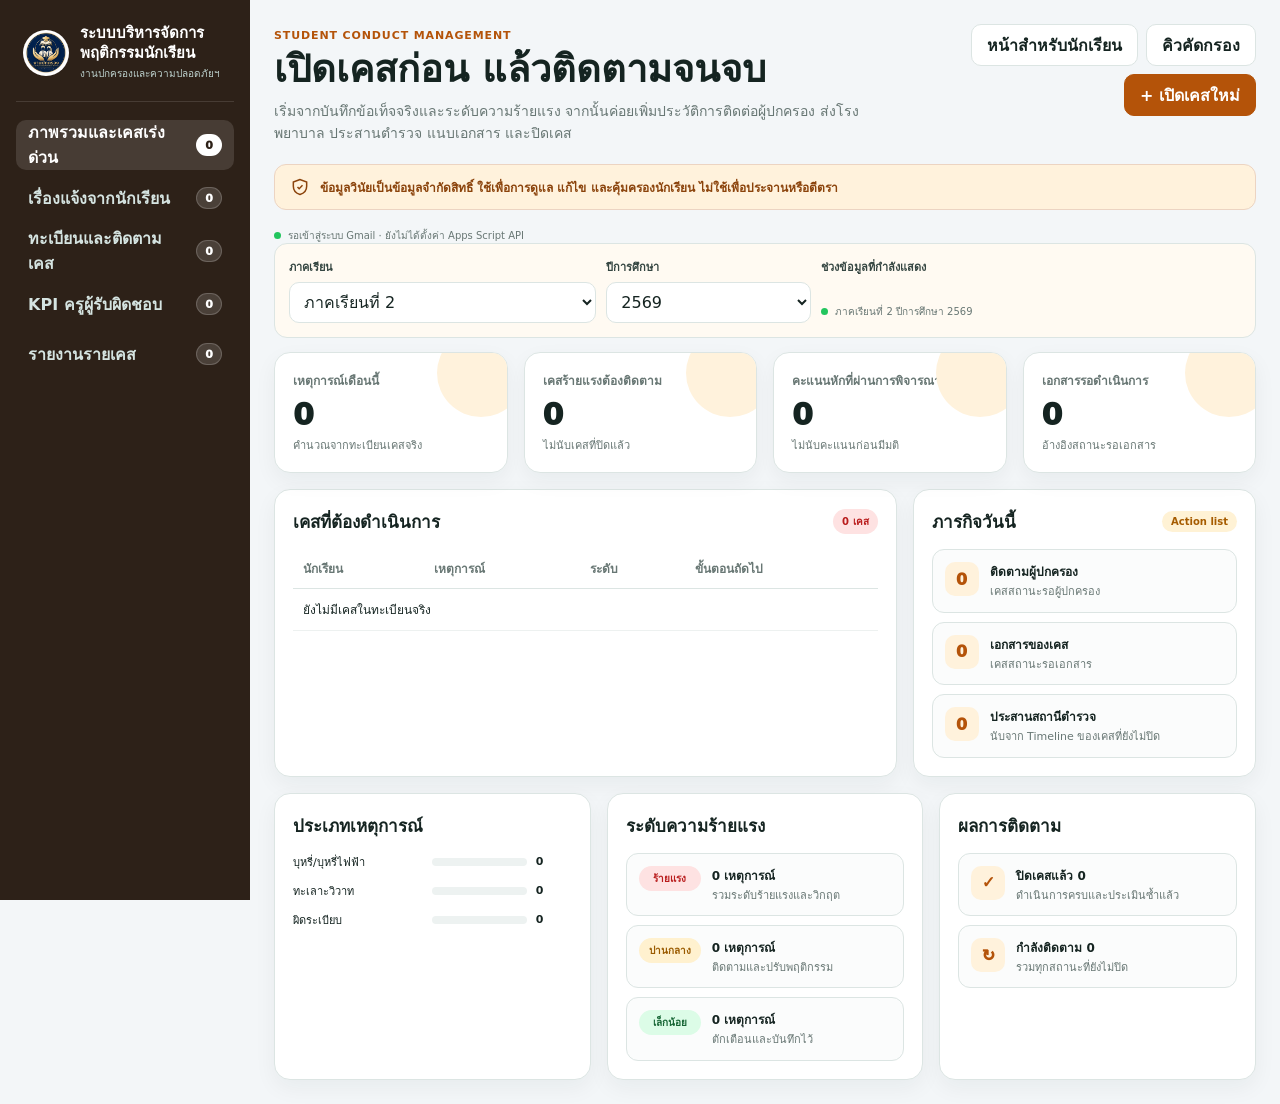
==== commit b3307f27: "feat: sync student affairs portals and data systems" ====
--- a/behavior-system/index.html
+++ b/behavior-system/index.html
@@ -17,20 +17,28 @@
         <div><strong>ระบบบริหารจัดการ<br>พฤติกรรมนักเรียน</strong><small>งานปกครองและความปลอดภัยฯ</small></div>
       </div>
       <nav class="nav">
-        <button class="active" data-view="overview">ภาพรวมและเคสเร่งด่วน</button>
-        <button data-view="cases">ทะเบียนและติดตามเคส</button>
-        <button data-view="owners">KPI ครูผู้รับผิดชอบ</button>
-        <button data-view="report">รายงานรายเคส</button>
+        <button class="active" data-view="overview">ภาพรวมและเคสเร่งด่วน <span class="nav-count" id="navBehaviorOverview">0</span></button>
+        <button data-view="reports">เรื่องแจ้งจากนักเรียน <span class="nav-count" id="navBehaviorReports">0</span></button>
+        <button data-view="cases">ทะเบียนและติดตามเคส <span class="nav-count" id="navBehaviorCases">0</span></button>
+        <button data-view="owners">KPI ครูผู้รับผิดชอบ <span class="nav-count" id="navBehaviorOwners">0</span></button>
+        <button data-view="report">รายงานรายเคส <span class="nav-count" id="navBehaviorReport">0</span></button>
       </nav>
-      <a class="back-link" href="../index.html"><svg viewBox="0 0 24 24"><path d="m15 18-6-6 6-6"/></svg>กลับศูนย์ข้อมูลกลาง</a>
+      <!-- <a class="back-link" href="../index.html"><svg viewBox="0 0 24 24"><path d="m15 18-6-6 6-6"/></svg>กลับศูนย์ข้อมูลกลาง</a> -->
     </aside>
     <main class="main">
       <header class="topbar">
         <div><span class="eyebrow">Student Conduct Management</span><h1>เปิดเคสก่อน แล้วติดตามจนจบ</h1><p class="lead">เริ่มจากบันทึกข้อเท็จจริงและระดับความร้ายแรง จากนั้นค่อยเพิ่มประวัติการติดต่อผู้ปกครอง ส่งโรงพยาบาล ประสานตำรวจ แนบเอกสาร และปิดเคส</p></div>
-        <div class="actions"><button class="btn" data-open="cases">ทะเบียนเคส</button><button class="btn primary" data-open="record">+ เปิดเคสใหม่</button></div>
+        <div class="actions"><a class="btn" href="../behavior-report/index.html" target="_blank" rel="noopener">หน้าสำหรับนักเรียน</a><button class="btn" data-open="reports">คิวคัดกรอง</button><button class="btn primary" data-open="record">+ เปิดเคสใหม่</button></div>
       </header>
       <div class="privacy-note"><svg viewBox="0 0 24 24"><path d="M12 3 4 6v5c0 5 3.4 8.5 8 10 4.6-1.5 8-5 8-10V6l-8-3Z"/><path d="m9 12 2 2 4-4"/></svg>ข้อมูลวินัยเป็นข้อมูลจำกัดสิทธิ์ ใช้เพื่อการดูแล แก้ไข และคุ้มครองนักเรียน ไม่ใช้เพื่อประจานหรือตีตรา</div>
       <div class="master-status" id="behaviorApiStatus">กำลังโหลดข้อมูลจริงจาก Google Sheets...</div>
+      <div class="filter-panel-compact" aria-label="ตัวกรองภาคเรียน">
+        <div class="filter-grid">
+          <div class="field"><label for="behaviorPeriodTerm">ภาคเรียน</label><select id="behaviorPeriodTerm"><option value="1">ภาคเรียนที่ 1</option><option value="2" selected>ภาคเรียนที่ 2</option><option value="summer">ภาคฤดูร้อน</option></select></div>
+          <div class="field"><label for="behaviorPeriodYear">ปีการศึกษา</label><select id="behaviorPeriodYear"></select></div>
+          <div class="field"><label>ช่วงข้อมูลที่กำลังแสดง</label><div class="master-status" id="behaviorPeriodLabel">ภาคเรียนที่ 2 ปีการศึกษา 2569</div></div>
+        </div>
+      </div>
 
       <section class="view active" id="view-overview">
         <div class="grid kpis">
@@ -67,6 +75,26 @@
         </div>
       </section>
 
+      <section class="view" id="view-reports">
+        <div class="grid kpis">
+          <article class="card kpi"><div class="kpi-label">เรื่องแจ้งทั้งหมด</div><div class="kpi-value" id="studentReportTotal">0</div><div class="kpi-note">รับจากช่องทางนักเรียน</div></article>
+          <article class="card kpi"><div class="kpi-label">รอครูคัดกรอง</div><div class="kpi-value" id="studentReportPending">0</div><div class="kpi-note">ยังไม่เปิดเป็นเคส</div></article>
+          <article class="card kpi"><div class="kpi-label">แจ้งว่าไม่ปลอดภัย</div><div class="kpi-value" id="studentReportUnsafe">0</div><div class="kpi-note">ควรตรวจสอบก่อนลำดับอื่น</div></article>
+          <article class="card kpi"><div class="kpi-label">อนุมัติเปิดเป็นเคส</div><div class="kpi-value" id="studentReportOpened">0</div><div class="kpi-note">เชื่อมทะเบียนเคสแล้ว</div></article>
+        </div>
+        <article class="panel" style="margin-top:16px">
+          <div class="panel-head"><div><h2>คิวคัดกรองเรื่องแจ้งจากนักเรียน</h2><div class="master-status" id="behaviorReportApiStatus">กำลังโหลดเรื่องแจ้งจาก Google Sheets...</div></div><div class="case-tools"><span class="pill amber" id="studentReportCount">0 รายการ</span><button class="btn" type="button" id="reloadStudentReports">โหลดใหม่</button></div></div>
+          <div class="filter-panel-compact"><div class="filter-grid">
+            <div class="field"><label>ค้นหาเลขอ้างอิง / ประเภท / สถานที่</label><input id="studentReportSearch" type="search" placeholder="พิมพ์คำค้น"></div>
+            <div class="field"><label>สถานะคัดกรอง</label><select id="studentReportStatus"><option value="">ทุกสถานะ</option><option>รอตรวจสอบ</option><option>ขอข้อมูลเพิ่ม</option><option>เก็บเป็นข้อมูลเฝ้าระวัง</option><option>ไม่เข้าเกณฑ์</option><option>ข้อมูลซ้ำ</option><option>เปิดเป็นเคสแล้ว</option></select></div>
+            <div class="field"><label>ความปลอดภัยขณะส่ง</label><select id="studentReportSafety"><option value="">ทุกระดับ</option><option>กำลังมีอันตราย</option><option>ยังรู้สึกไม่ปลอดภัย</option><option>ปลอดภัยแล้ว</option></select></div>
+            <div class="field"><label>รูปแบบผู้แจ้ง</label><select id="studentReporterMode"><option value="">ทั้งหมด</option><option value="anonymous">ไม่ระบุตัวตน</option><option value="identified">แสดงตัว</option></select></div>
+          </div></div>
+          <div class="table-wrap"><table><thead><tr><th>เลขอ้างอิง / วันที่เกิดเหตุ</th><th>ผู้แจ้ง</th><th>ประเภทเรื่อง</th><th>สถานที่</th><th>ความปลอดภัย</th><th>สถานะ</th><th></th></tr></thead><tbody id="studentReportRows"></tbody></table></div>
+          <div class="notice" id="studentReportEmpty">ยังไม่มีเรื่องแจ้งจากนักเรียน</div>
+        </article>
+      </section>
+
       <section class="view" id="view-cases"><article class="panel"><div class="panel-head"><h2>ทะเบียนและติดตามเคส</h2><div class="case-tools"><span class="pill" id="caseCount">0 รายการ</span><button class="btn primary" type="button" data-open="record">+ เปิดเคสใหม่</button></div></div>
         <div class="filter-panel-compact"><div class="filter-grid">
           <div class="field"><label>ค้นหาเลขเคส / นักเรียน / เหตุการณ์</label><input id="caseFilterSearch" type="search" placeholder="พิมพ์คำค้น"></div>
@@ -150,6 +178,54 @@
               <button class="btn" type="button" id="deleteBehaviorCase" style="margin-top:12px;color:#b91c1c">ลบเคสออกจากทะเบียน</button>
             </form>
           </div>
+          </div>
+        </div>
+      </div>
+
+      <div class="modal" id="studentReportModal" aria-hidden="true">
+        <div class="modal-dialog" role="dialog" aria-modal="true" aria-labelledby="studentReportModalTitle">
+          <div class="modal-head"><h2 id="studentReportModalTitle">คัดกรองเรื่องแจ้งจากนักเรียน</h2><button class="modal-close" type="button" id="closeStudentReportModal" aria-label="ปิด">×</button></div>
+          <div class="modal-body">
+            <div class="panel-head"><h3 id="selectedReportId">-</h3><span class="pill amber" id="selectedReportStatus">รอตรวจสอบ</span></div>
+            <div class="case-summary">
+              <div><span>ผู้แจ้ง</span><strong id="selectedReporter">-</strong></div>
+              <div><span>ประเภทเรื่อง</span><strong id="selectedReportType">-</strong></div>
+              <div><span>วันที่ / เวลา</span><strong id="selectedReportDate">-</strong></div>
+              <div><span>ความปลอดภัย</span><strong id="selectedReportSafety">-</strong></div>
+            </div>
+            <div class="grid two-col">
+              <div>
+                <article class="panel" style="box-shadow:none">
+                  <div class="panel-head"><h3>ข้อมูลที่นักเรียนแจ้ง</h3><span class="pill" id="selectedReportUrgency">-</span></div>
+                  <div class="list">
+                    <div class="list-item"><span class="list-icon">ที่</span><div><strong>สถานที่</strong><small id="selectedReportPlace">-</small></div></div>
+                    <div class="list-item"><span class="list-icon">คน</span><div><strong>ผู้กระทำความผิด</strong><small id="selectedReportPeople">-</small></div></div>
+                    <div class="list-item"><span class="list-icon">แจ้ง</span><div><strong>รายละเอียด</strong><small id="selectedReportDetail">-</small></div></div>
+                  </div>
+                  <div class="panel-head" style="margin-top:16px"><h3>หลักฐานแนบ</h3></div>
+                  <div class="attachment-list" id="selectedReportDocuments"></div>
+                </article>
+              </div>
+              <form id="studentReportReviewForm">
+                <div class="panel-head"><h3>ผลการคัดกรอง</h3><span class="pill">Teacher review</span></div>
+                <div class="form-grid">
+                  <div class="field"><label>ผลการคัดกรอง</label><select id="studentReviewStatus" required><option>รอตรวจสอบ</option><option>ขอข้อมูลเพิ่ม</option><option>เก็บเป็นข้อมูลเฝ้าระวัง</option><option>ไม่เข้าเกณฑ์</option><option>ข้อมูลซ้ำ</option><option>เปิดเป็นเคสแล้ว</option></select></div>
+                  <div class="field"><label>ครูผู้คัดกรอง</label><select id="studentReportReviewer" required></select></div>
+                  <div class="field full"><label>บันทึกผลการคัดกรอง / เหตุผล</label><textarea id="studentReviewNote" required placeholder="สรุปข้อเท็จจริงที่ตรวจสอบเบื้องต้น เหตุผลที่เปิดหรือไม่เปิดเป็นเคส"></textarea></div>
+                </div>
+                <div id="studentReportCaseFields" style="display:none;margin-top:16px">
+                  <div class="panel-head"><h3>ข้อมูลสำหรับเปิดเคส</h3><span class="pill amber">สร้างเมื่อกดบันทึก</span></div>
+                  <div class="form-grid">
+                    <div class="field full"><label>ค้นหาและเลือกนักเรียนที่เป็นเจ้าของเคสจาก Master Student</label><div class="search-select" id="reportStudentPicker"><input id="reportStudentSearch" type="search" autocomplete="off" placeholder="ค้นหาด้วยรหัส ชื่อ หรือนามสกุล"><div class="search-options" id="reportStudentOptions"></div></div><div class="master-status" id="selectedReportStudentLabel">ยังไม่ได้เลือกนักเรียน</div></div>
+                    <div class="field"><label>ประเภทเหตุการณ์</label><select id="reportCaseIncidentType"><option>บุหรี่หรือบุหรี่ไฟฟ้า</option><option>ทะเลาะวิวาท / ทำร้ายร่างกาย</option><option>การคุกคามหรือประพฤติไม่เหมาะสมทางเพศ</option><option>กลั่นแกล้ง / กลั่นแกล้งออนไลน์</option><option>สารเสพติดหรือของมึนเมา</option><option>ลักทรัพย์ / ทำลายทรัพย์สิน</option><option>พกพาอาวุธหรือวัตถุอันตราย</option><option>หนีเรียน / ออกจากสถานศึกษาโดยไม่ได้รับอนุญาต</option><option>แต่งกายหรือทรงผมผิดระเบียบ</option><option>อื่น ๆ</option></select></div>
+                    <div class="field"><label>ระดับความร้ายแรงที่ครูประเมิน</label><select id="reportCaseSeverity"><option>เล็กน้อย</option><option selected>ปานกลาง</option><option>ร้ายแรง</option><option>วิกฤต / ต้องส่งต่อทันที</option></select></div>
+                    <div class="field full"><label>ครูรับผิดชอบแก้ไขเคส</label><div class="owner-check-grid" id="studentReportOwnerChecks"></div></div>
+                  </div>
+                </div>
+                <button class="btn primary" type="submit" style="width:100%;margin-top:16px">บันทึกผลการคัดกรอง</button>
+              </form>
+            </div>
+            <button class="btn" type="button" id="deleteStudentReport" style="margin-top:14px;color:#b91c1c">ซ่อนเรื่องแจ้งออกจากคิว</button>
           </div>
         </div>
       </div>
@@ -206,7 +282,6 @@
             </div>
           </div>
           <section class="report-appendix" id="reportAppendix">
-            <div class="report-title"><h3>ภาคผนวกเอกสารแนบ</h3><p>เอกสารและหลักฐานที่อัปโหลดใน Timeline ของเคส</p></div>
             <div id="reportAttachments"></div>
           </section>
         </article>
@@ -214,10 +289,11 @@
     </main>
   </div>
   <div class="toast" id="toast">บันทึกข้อมูลแล้ว</div>
-  <script src="../systems/data-api-config.js"></script>
-  <script src="../systems/data-api.js"></script>
+  <script src="../systems/data-api-config.js?v=20261011-secure"></script>
+  <script src="../systems/data-api.js?v=20261011-secure"></script>
+  <script src="../systems/auth-guard.js?v=20261011-secure"></script>
+  <script src="../systems/vendor/pdfjs/pdf.min.js"></script>
   <script>
-    const MASTER_SHEET_ID = "1HmcqFHIQDiWZ2CWtxBC4XJjzp4cXTd3hZOrGunwA8tw";
     const views = document.querySelectorAll(".view");
     const navButtons = document.querySelectorAll(".nav button");
     const caseRows = document.getElementById("caseRows");
@@ -230,13 +306,24 @@
     const behaviorTeacherChips = document.getElementById("behaviorTeacherChips");
     const behaviorMasterStatus = document.getElementById("behaviorMasterStatus");
     const behaviorApiStatus = document.getElementById("behaviorApiStatus");
+    const behaviorReportApiStatus = document.getElementById("behaviorReportApiStatus");
+    const studentReportRows = document.getElementById("studentReportRows");
+    const studentReportModal = document.getElementById("studentReportModal");
+    const reportStudentSearch = document.getElementById("reportStudentSearch");
+    const reportStudentOptions = document.getElementById("reportStudentOptions");
     const behaviorApi = window.StudentAffairsDataApi;
     let masterStudents = [];
     let masterTeachers = [];
     let selectedMasterStudent = null;
+    let selectedReportStudent = null;
+    let selectedStudentReport = null;
     let selectedCaseOwners = [];
     const behaviorRecords = new Map();
+    const behaviorReports = new Map();
     const caseAttachments = {};
+    const documentPayloadCache = new Map();
+    let reportAttachmentsReady = Promise.resolve();
+    let reportRenderToken = 0;
     let selectedCaseRow = null;
 
     function openView(name) {
@@ -263,10 +350,77 @@
       }).format(date);
     }
 
+    function academicYearForValue(value) {
+      const date = new Date(value || 0);
+      if (Number.isNaN(date.getTime())) return 0;
+      return date.getFullYear() + (date.getMonth() >= 4 ? 543 : 542);
+    }
+
+    function behaviorPeriodBounds() {
+      const year = Number(document.getElementById("behaviorPeriodYear").value || 2569) - 543;
+      const term = document.getElementById("behaviorPeriodTerm").value || "2";
+      if (term === "1") return [new Date(year, 4, 1), new Date(year, 9, 31, 23, 59, 59, 999)];
+      if (term === "2") return [new Date(year, 10, 1), new Date(year + 1, 3, 30, 23, 59, 59, 999)];
+      return [new Date(year + 1, 2, 1), new Date(year + 1, 4, 15, 23, 59, 59, 999)];
+    }
+
+    function behaviorInSelectedPeriod(value) {
+      const date = new Date(value || 0);
+      if (Number.isNaN(date.getTime())) return false;
+      const [start, end] = behaviorPeriodBounds();
+      return date >= start && date <= end;
+    }
+
+    function scopedBehaviorRecords() {
+      return [...behaviorRecords.values()].filter(record => behaviorInSelectedPeriod(record.incidentAt || record.createdAt));
+    }
+
+    function scopedBehaviorReports() {
+      return [...behaviorReports.values()].filter(record => behaviorInSelectedPeriod(record.incidentAt || record.createdAt));
+    }
+
+    function refreshBehaviorPeriodOptions() {
+      const select = document.getElementById("behaviorPeriodYear");
+      const current = select.value || "2569";
+      const years = [...new Set([
+        2568, 2569, 2570,
+        ...[...behaviorRecords.values(), ...behaviorReports.values()]
+          .map(record => academicYearForValue(record.incidentAt || record.createdAt)).filter(Boolean)
+      ])].sort((a, b) => a - b);
+      select.innerHTML = years.map(year => `<option value="${year}">${year}</option>`).join("");
+      select.value = years.includes(Number(current)) ? current : "2569";
+      const term = document.getElementById("behaviorPeriodTerm").value;
+      document.getElementById("behaviorPeriodLabel").textContent = `${term === "summer" ? "ภาคฤดูร้อน" : `ภาคเรียนที่ ${term}`} ปีการศึกษา ${select.value}`;
+    }
+
     function escapeHtml(value) {
       return String(value || "").replace(/[&<>"']/g, char => ({
         "&": "&amp;", "<": "&lt;", ">": "&gt;", '"': "&quot;", "'": "&#039;"
       })[char]);
+    }
+
+    const thaiMojibakeMap = {
+      "‡∏£‡∏≠‡∏ï‡∏£‡∏ß‡∏à‡∏™‡∏≠‡∏ö": "รอตรวจสอบ",
+      "‡∏Ç‡∏≠‡∏Ç‡πâ‡∏≠‡∏°‡∏π‡∏•‡πÄ‡∏û‡∏¥‡πà‡∏°": "ขอข้อมูลเพิ่ม",
+      "‡πÄ‡∏Å‡πá‡∏ö‡πÄ‡∏õ‡πá‡∏ô‡∏Ç‡πâ‡∏≠‡∏°‡∏π‡∏•‡πÄ‡∏ù‡πâ‡∏≤‡∏£‡∏∞‡∏ß‡∏±‡∏á": "เก็บเป็นข้อมูลเฝ้าระวัง",
+      "‡πÑ‡∏°‡πà‡πÄ‡∏Ç‡πâ‡∏≤‡πÄ‡∏Å‡∏ì‡∏ë‡πå": "ไม่เข้าเกณฑ์",
+      "‡∏Ç‡πâ‡∏≠‡∏°‡∏π‡∏•‡∏ã‡πâ‡∏≥": "ข้อมูลซ้ำ",
+      "‡πÄ‡∏õ‡∏¥‡∏î‡πÄ‡∏õ‡πá‡∏ô‡πÄ‡∏Ñ‡∏™‡πÅ‡∏•‡πâ‡∏ß": "เปิดเป็นเคสแล้ว"
+    };
+
+    function normalizeThaiText(value) {
+      const text = String(value || "").trim();
+      return thaiMojibakeMap[text] || text;
+    }
+
+    function normalizeStudentReport(record) {
+      if (!record) return record;
+      return {
+        ...record,
+        status: normalizeThaiText(record.status),
+        safeNow: normalizeThaiText(record.safeNow),
+        urgencySelf: normalizeThaiText(record.urgencySelf)
+      };
     }
 
     function renderMasterStudents(query = "") {
@@ -292,6 +446,19 @@
       behaviorTeacherOptions.classList.add("open");
     }
 
+    function renderReportStudents(query = "") {
+      const keyword = query.trim().toLocaleLowerCase("th");
+      const matches = masterStudents.filter(student =>
+        `${student.id} ${student.fullName} ${student.firstName} ${student.lastName} ${student.room}`.toLocaleLowerCase("th").includes(keyword)
+      ).slice(0, 40);
+      reportStudentOptions.innerHTML = matches.length ? matches.map(student => `
+        <button class="search-option" type="button" data-report-student="${escapeHtml(student.id)}">
+          <span><strong>${escapeHtml(student.fullName)}</strong><small>${escapeHtml(student.room || student.grade || "-")} · ครูที่ปรึกษา ${escapeHtml(student.homeroomTeacher || "-")}</small></span>
+          <code>${escapeHtml(student.id)}</code>
+        </button>`).join("") : `<div class="search-empty">ไม่พบนักเรียนที่ตรงกับคำค้น</div>`;
+      reportStudentOptions.classList.add("open");
+    }
+
     function shortTeacherName(name) {
       return String(name || "").replace(/^(นาย|นางสาว|นาง)/, "").trim().split(/\s+/)[0] || name;
     }
@@ -335,75 +502,39 @@
       selectedCaseOwners = selectedCaseOwners.filter(teacher => teacher !== button.dataset.removeOwner);
       renderOwnerChips();
     });
+    reportStudentSearch.addEventListener("focus", () => renderReportStudents(reportStudentSearch.value));
+    reportStudentSearch.addEventListener("input", () => {
+      selectedReportStudent = null;
+      document.getElementById("selectedReportStudentLabel").textContent = "ยังไม่ได้เลือกนักเรียน";
+      renderReportStudents(reportStudentSearch.value);
+    });
+    reportStudentOptions.addEventListener("click", event => {
+      const button = event.target.closest("[data-report-student]");
+      if (!button) return;
+      selectedReportStudent = masterStudents.find(student => student.id === button.dataset.reportStudent);
+      if (!selectedReportStudent) return;
+      reportStudentSearch.value = `${selectedReportStudent.id} · ${selectedReportStudent.fullName} · ${selectedReportStudent.room || selectedReportStudent.grade || "-"}`;
+      document.getElementById("selectedReportStudentLabel").textContent = `เลือกแล้ว · ${selectedReportStudent.fullName} · ${selectedReportStudent.room || selectedReportStudent.grade || "-"}`;
+      reportStudentOptions.classList.remove("open");
+    });
     document.addEventListener("click", event => {
       if (!document.getElementById("behaviorStudentPicker").contains(event.target)) behaviorStudentOptions.classList.remove("open");
       if (!document.getElementById("behaviorTeacherPicker").contains(event.target)) behaviorTeacherOptions.classList.remove("open");
-    });
-
-    function loadMasterGviz({ sheet, gid, query, headers = 1 }) {
-      return new Promise((resolve, reject) => {
-        const callback = `behaviorMaster_${Date.now()}_${Math.random().toString(36).slice(2)}`;
-        const script = document.createElement("script");
-        const timeout = setTimeout(() => {
-          cleanup();
-          reject(new Error("Master timeout"));
-        }, 10000);
-        function cleanup() {
-          clearTimeout(timeout);
-          script.remove();
-          delete window[callback];
-        }
-        window[callback] = payload => {
-          cleanup();
-          payload.status === "error" ? reject(new Error("Master error")) : resolve(payload.table);
-        };
-        const params = new URLSearchParams({ tqx: `responseHandler:${callback}`, headers: String(headers) });
-        if (sheet) params.set("sheet", sheet);
-        if (gid) params.set("gid", gid);
-        if (query) params.set("tq", query);
-        script.src = `https://docs.google.com/spreadsheets/d/${MASTER_SHEET_ID}/gviz/tq?${params.toString()}`;
-        script.onerror = () => {
-          cleanup();
-          reject(new Error("Master network error"));
-        };
-        document.head.append(script);
-      });
-    }
+      if (!document.getElementById("reportStudentPicker").contains(event.target)) reportStudentOptions.classList.remove("open");
+    });
 
     async function loadBehaviorMaster() {
       try {
-        const cached = sessionStorage.getItem("spvc-master-data");
-        const local = cached
-          ? JSON.parse(cached)
-          : await fetch("../gender-identity-system/data/master-data.json", { cache: "force-cache" }).then(response => response.json());
-        masterStudents = local.students || [];
-        masterTeachers = local.teachers || [];
-        sessionStorage.setItem("spvc-master-data", JSON.stringify(local));
-        behaviorMasterStatus.textContent = `พร้อมค้นหาทันที · นักเรียน ${masterStudents.length.toLocaleString("th-TH")} คน · ครู ${masterTeachers.length} คน`;
+        const master=await behaviorApi.request("master.bootstrap");
+        masterStudents=master.students||[];
+        masterTeachers=master.teachers||[];
+        behaviorMasterStatus.textContent = `เชื่อม Master Student แล้ว · นักเรียน ${masterStudents.length.toLocaleString("th-TH")} คน · ครู ${masterTeachers.length} คน`;
       } catch (error) {
-        behaviorMasterStatus.textContent = "กำลังเชื่อมข้อมูล Master ล่าสุด...";
-      }
-
-      try {
-        const [studentTable, teacherTable] = await Promise.all([
-          loadMasterGviz({ sheet: "Students", query: "select A,C,D,E,F,G,H,I,J where J = 'Active'", headers: 1 }),
-          loadMasterGviz({ gid: "667370291", query: "select C offset 3", headers: 0 })
-        ]);
-        const cell = (row, index) => row.c[index]?.v == null ? "" : String(row.c[index].v);
-        const liveStudents = studentTable.rows.map(row => ({
-          id: cell(row, 0), prefix: cell(row, 1), firstName: cell(row, 2), lastName: cell(row, 3),
-          fullName: cell(row, 4), grade: cell(row, 5), room: cell(row, 6),
-          homeroomTeacher: cell(row, 7), status: cell(row, 8)
-        })).filter(student => student.id);
-        const liveTeachers = teacherTable.rows.map(row => cell(row, 0).trim()).filter(Boolean);
-        if (liveStudents.length) masterStudents = liveStudents;
-        if (liveTeachers.length) masterTeachers = liveTeachers;
-        sessionStorage.setItem("spvc-master-data", JSON.stringify({ students: masterStudents, teachers: masterTeachers }));
-        behaviorMasterStatus.textContent = `เชื่อม Google Sheet แล้ว · นักเรียน ${masterStudents.length.toLocaleString("th-TH")} คน · ครู ${masterTeachers.length} คน`;
-      } catch (error) {
-        behaviorMasterStatus.textContent = `ใช้ Master สำรองล่าสุด · นักเรียน ${masterStudents.length.toLocaleString("th-TH")} คน · ครู ${masterTeachers.length} คน`;
+        behaviorMasterStatus.textContent = `โหลด Master Student ไม่สำเร็จ: ${error.message}`;
       }
       populateOwnerFilter();
+      populateStudentReportReviewers();
+      renderStudentReportOwnerChecks();
       renderOwnerKpi();
     }
 
@@ -427,18 +558,65 @@
         const matches = (!keyword || row.textContent.toLocaleLowerCase("th").includes(keyword))
           && (!status || cells[6].textContent.includes(status))
           && (!severity || cells[4].textContent.includes(severity))
-          && (!owner || (row.dataset.owners || "").split("|").includes(owner));
+          && (!owner || (row.dataset.owners || "").split("|").includes(owner))
+          && behaviorInSelectedPeriod(Number(row.dataset.incidentTime || 0));
         row.hidden = !matches;
         if (matches) visible += 1;
       });
       document.getElementById("caseCount").textContent = `${visible} รายการ`;
+      updateBehaviorNavCounts();
+    }
+
+    function isClosedBehaviorStatus(status) {
+      return /^(ปิดเคส|เสร็จสิ้น|closed|resolved|done)$/i.test(String(status || "").trim());
+    }
+
+    function sortByIncidentDateDesc(a, b) {
+      const dateA = new Date(a.incidentAt || a.createdAt || 0).getTime() || 0;
+      const dateB = new Date(b.incidentAt || b.createdAt || 0).getTime() || 0;
+      return dateB - dateA;
+    }
+
+    function incidentTime(record) {
+      return new Date(record.incidentAt || record.createdAt || 0).getTime() || 0;
+    }
+
+    function setNavCount(id, value) {
+      const target = document.getElementById(id);
+      if (target) target.textContent = Number(value || 0).toLocaleString("th-TH");
+    }
+
+    function behaviorOwnerCount() {
+      const owners = new Set();
+      [...caseRows.querySelectorAll("tr")].filter(row => !row.hidden).forEach(row => {
+        (row.dataset.owners || "").split("|").filter(Boolean).forEach(owner => owners.add(owner));
+      });
+      return owners.size;
+    }
+
+    function updateBehaviorNavCounts() {
+      const caseRowItems = [...caseRows.querySelectorAll("tr")];
+      const reportRowItems = [...studentReportRows.querySelectorAll("tr")];
+      const visibleCases = caseRowItems.filter(row => !row.hidden).length;
+      const visibleReports = reportRowItems.filter(row => !row.hidden).length;
+      setNavCount("navBehaviorOverview", scopedBehaviorRecords().length);
+      setNavCount("navBehaviorReports", reportRowItems.length ? visibleReports : behaviorReports.size);
+      setNavCount("navBehaviorCases", caseRowItems.length ? visibleCases : behaviorRecords.size);
+      setNavCount("navBehaviorOwners", behaviorOwnerCount());
+      setNavCount("navBehaviorReport", scopedBehaviorRecords().length);
+    }
+
+    function sortRowsByIncidentTime(tbody) {
+      [...tbody.querySelectorAll("tr")]
+        .sort((a, b) => Number(b.dataset.incidentTime || 0) - Number(a.dataset.incidentTime || 0))
+        .forEach(row => tbody.append(row));
     }
 
     function renderOwnerKpi() {
       const stats = new Map();
-      const rows = [...caseRows.querySelectorAll("tr")];
+      const rows = [...caseRows.querySelectorAll("tr")].filter(row => behaviorInSelectedPeriod(Number(row.dataset.incidentTime || 0)));
       rows.forEach(row => {
-        const closed = /ปิดเคส|เคลียร์เรียบร้อย/.test(row.children[6].textContent);
+        const closed = isClosedBehaviorStatus(row.children[6].textContent);
         const severe = /ร้ายแรง|วิกฤต/.test(row.children[4].textContent);
         (row.dataset.owners || "").split("|").filter(Boolean).forEach(owner => {
           const item = stats.get(owner) || { total: 0, open: 0, closed: 0, severe: 0 };
@@ -450,7 +628,7 @@
         });
       });
       const entries = [...stats.entries()].sort((a, b) => b[1].open - a[1].open || b[1].total - a[1].total);
-      const openCases = rows.filter(row => !/ปิดเคส|เคลียร์เรียบร้อย/.test(row.children[6].textContent)).length;
+      const openCases = rows.filter(row => !isClosedBehaviorStatus(row.children[6].textContent)).length;
       const maxEntry = entries[0];
       document.getElementById("ownerKpiTeachers").textContent = entries.length;
       document.getElementById("ownerKpiOpen").textContent = openCases;
@@ -460,6 +638,7 @@
       document.getElementById("ownerKpiRows").innerHTML = entries.length ? entries.map(([owner, item]) => `
         <tr><td><strong>${escapeHtml(owner)}</strong></td><td>${item.total}</td><td>${item.open}</td><td>${item.closed}</td><td>${item.severe}</td><td>${item.total ? Math.round(item.closed / item.total * 100) : 0}%</td></tr>`).join("")
         : `<tr><td colspan="6">ยังไม่มีข้อมูลการมอบหมายเคส</td></tr>`;
+      updateBehaviorNavCounts();
     }
 
     function severityClass(value) {
@@ -469,9 +648,188 @@
     }
 
     function behaviorStatusTone(status) {
-      if (/ปิดเคส|เคลียร์เรียบร้อย/.test(status)) return "";
+      if (isClosedBehaviorStatus(status)) return "";
       if (/รอ/.test(status)) return "amber";
       return "red";
+    }
+
+    function studentReportStatusTone(status) {
+      if (status === "เปิดเป็นเคสแล้ว") return "";
+      if (/รอตรวจสอบ|ขอข้อมูลเพิ่ม/.test(status)) return "amber";
+      if (/ไม่เข้าเกณฑ์|ข้อมูลซ้ำ/.test(status)) return "reject";
+      return "pending";
+    }
+
+    function studentReportSafetyTone(safety) {
+      if (safety === "กำลังมีอันตราย") return "red";
+      if (safety === "ยังรู้สึกไม่ปลอดภัย") return "amber";
+      return "";
+    }
+
+    function studentReportRow(record) {
+      const row = document.createElement("tr");
+      row.dataset.reportId = record.reportId;
+      row.dataset.status = record.status || "รอตรวจสอบ";
+      row.dataset.safety = record.safeNow || "";
+      row.dataset.reporterMode = record.reporterMode || "anonymous";
+      row.dataset.incidentTime = String(incidentTime(record));
+      const reporter = record.reporterMode === "identified"
+        ? `${record.reporterName || "แสดงตัว"}${record.reporterRoom ? ` · ${record.reporterRoom}` : ""}`
+        : "ไม่ระบุตัวตน";
+      row.innerHTML = `
+        <td class="student"><strong>${escapeHtml(record.reportId)}</strong><small>${escapeHtml(formatDate(record.incidentAt || record.createdAt))}</small></td>
+        <td>${escapeHtml(reporter)}</td>
+        <td>${escapeHtml(record.incidentType || "-")}</td>
+        <td>${escapeHtml(record.place || "-")}</td>
+        <td><span class="pill ${studentReportSafetyTone(record.safeNow || "")}">${escapeHtml(record.safeNow || "ไม่ระบุ")}</span></td>
+        <td><span class="pill ${studentReportStatusTone(record.status || "")}">${escapeHtml(record.status || "รอตรวจสอบ")}</span></td>
+        <td><button class="case-action" type="button" data-student-report="${escapeHtml(record.reportId)}">${record.status === "เปิดเป็นเคสแล้ว" ? "ดูผล" : "คัดกรอง"}</button></td>`;
+      return row;
+    }
+
+    function applyStudentReport(record, prepend = false) {
+      record = normalizeStudentReport(record);
+      behaviorReports.set(record.reportId, record);
+      const existing = studentReportRows.querySelector(`[data-report-id="${CSS.escape(record.reportId)}"]`);
+      const row = studentReportRow(record);
+      if (existing) existing.replaceWith(row);
+      else if (prepend) studentReportRows.prepend(row);
+      else studentReportRows.append(row);
+      sortRowsByIncidentTime(studentReportRows);
+      return row;
+    }
+
+    function filterStudentReports() {
+      const keyword = document.getElementById("studentReportSearch").value.trim().toLocaleLowerCase("th");
+      const status = document.getElementById("studentReportStatus").value;
+      const safety = document.getElementById("studentReportSafety").value;
+      const mode = document.getElementById("studentReporterMode").value;
+      let visible = 0;
+      [...studentReportRows.querySelectorAll("tr")].forEach(row => {
+        const matches = (!keyword || row.textContent.toLocaleLowerCase("th").includes(keyword))
+          && (!status || row.dataset.status === status)
+          && (!safety || row.dataset.safety === safety)
+          && (!mode || row.dataset.reporterMode === mode)
+          && behaviorInSelectedPeriod(Number(row.dataset.incidentTime || 0));
+        row.hidden = !matches;
+        if (matches) visible += 1;
+      });
+      document.getElementById("studentReportCount").textContent = `${visible.toLocaleString("th-TH")} รายการ`;
+      document.getElementById("studentReportEmpty").hidden = visible > 0;
+      updateBehaviorNavCounts();
+    }
+
+    function refreshStudentReportUi() {
+      refreshBehaviorPeriodOptions();
+      const records = scopedBehaviorReports();
+      document.getElementById("studentReportTotal").textContent = records.length.toLocaleString("th-TH");
+      document.getElementById("studentReportPending").textContent = records.filter(record => record.status === "รอตรวจสอบ").length.toLocaleString("th-TH");
+      document.getElementById("studentReportUnsafe").textContent = records.filter(record => /กำลังมีอันตราย|ยังรู้สึกไม่ปลอดภัย/.test(record.safeNow || "")).length.toLocaleString("th-TH");
+      document.getElementById("studentReportOpened").textContent = records.filter(record => record.status === "เปิดเป็นเคสแล้ว").length.toLocaleString("th-TH");
+      filterStudentReports();
+    }
+
+    async function loadStudentReports() {
+      if (!behaviorApi?.configured()) {
+        behaviorReportApiStatus.textContent = "ยังไม่ได้ตั้งค่า Apps Script สำหรับคิวเรื่องแจ้ง";
+        return;
+      }
+      behaviorReportApiStatus.textContent = "กำลังซิงก์เรื่องแจ้งจาก Google Sheets...";
+      try {
+        const safetyPriority = value => value === "กำลังมีอันตราย" ? 3 : value === "ยังรู้สึกไม่ปลอดภัย" ? 2 : 0;
+        const records = (await behaviorApi.request("behavior-report.list")).map(normalizeStudentReport).sort((a, b) =>
+          sortByIncidentDateDesc(a, b) || safetyPriority(b.safeNow) - safetyPriority(a.safeNow)
+        );
+        behaviorReports.clear();
+        studentReportRows.innerHTML = "";
+        records.forEach(record => applyStudentReport(record));
+        refreshStudentReportUi();
+        behaviorReportApiStatus.textContent = `เชื่อม Google Sheets แล้ว · ${records.length.toLocaleString("th-TH")} เรื่องแจ้ง · ดึงล่าสุด ${sheetSyncTime()}`;
+      } catch (error) {
+        behaviorReportApiStatus.textContent = `โหลดเรื่องแจ้งไม่สำเร็จ · ${error.message}`;
+        showToast("ไม่สามารถโหลดคิวเรื่องแจ้งได้");
+      }
+    }
+
+    function populateStudentReportReviewers() {
+      const select = document.getElementById("studentReportReviewer");
+      const current = select.value;
+      select.innerHTML = `<option value="">เลือกครูผู้คัดกรอง</option>${masterTeachers.map(teacher => `<option>${escapeHtml(teacher)}</option>`).join("")}`;
+      if (masterTeachers.includes(current)) select.value = current;
+    }
+
+    function renderStudentReportOwnerChecks() {
+      const container = document.getElementById("studentReportOwnerChecks");
+      const checked = new Set([...container.querySelectorAll("input:checked")].map(input => input.value));
+      container.innerHTML = masterTeachers.length ? masterTeachers.map(teacher => `
+        <label class="owner-check"><input type="checkbox" value="${escapeHtml(teacher)}" ${checked.has(teacher) ? "checked" : ""}><span>${escapeHtml(teacher)}</span></label>`).join("")
+        : `<span class="master-status">กำลังโหลดรายชื่อครู...</span>`;
+    }
+
+    function mapReportIncidentType(value) {
+      const mapping = [
+        [/บุหรี่|สารเสพติด|ของมึนเมา/, "บุหรี่หรือบุหรี่ไฟฟ้า"],
+        [/ทะเลาะ|ทำร้าย/, "ทะเลาะวิวาท / ทำร้ายร่างกาย"],
+        [/คุกคาม|ทางเพศ/, "การคุกคามหรือประพฤติไม่เหมาะสมทางเพศ"],
+        [/กลั่นแกล้ง/, "กลั่นแกล้ง / กลั่นแกล้งออนไลน์"],
+        [/ลักทรัพย์|ทำลายทรัพย์/, "ลักทรัพย์ / ทำลายทรัพย์สิน"],
+        [/อาวุธ|วัตถุอันตราย/, "พกพาอาวุธหรือวัตถุอันตราย"],
+        [/หนีเรียน|ฝ่าฝืนระเบียบ/, "หนีเรียน / ออกจากสถานศึกษาโดยไม่ได้รับอนุญาต"]
+      ];
+      return mapping.find(([pattern]) => pattern.test(value || ""))?.[1] || "อื่น ๆ";
+    }
+
+    function openStudentReportModal(reportId) {
+      const record = behaviorReports.get(reportId);
+      if (!record) return;
+      selectedStudentReport = record;
+      selectedReportStudent = null;
+      reportStudentSearch.value = "";
+      document.getElementById("selectedReportStudentLabel").textContent = "ยังไม่ได้เลือกนักเรียน";
+      document.getElementById("selectedReportId").textContent = record.reportId;
+      document.getElementById("selectedReportStatus").textContent = record.status || "รอตรวจสอบ";
+      document.getElementById("selectedReporter").textContent = record.reporterMode === "identified"
+        ? `${record.reporterName || "-"} · ${record.reporterStudentId || "-"}${record.contact ? ` · ${record.contact}` : ""}`
+        : "ไม่ระบุตัวตน";
+      document.getElementById("selectedReportType").textContent = record.incidentType || "-";
+      document.getElementById("selectedReportDate").textContent = formatDate(record.incidentAt || record.createdAt);
+      document.getElementById("selectedReportSafety").textContent = record.safeNow || "ไม่ระบุ";
+      document.getElementById("selectedReportUrgency").textContent = record.urgencySelf || "ไม่แน่ใจ";
+      document.getElementById("selectedReportPlace").textContent = record.place || "-";
+      document.getElementById("selectedReportPeople").textContent = record.peopleInvolved || "-";
+      document.getElementById("selectedReportDetail").textContent = record.detail || "-";
+      document.getElementById("selectedReportDocuments").innerHTML = record.documents?.length
+        ? record.documents.map((file, index) => `<div class="attachment-item"><span class="list-icon">${file.mimeType?.includes("pdf") ? "PDF" : "IMG"}</span><div><strong>${index + 1}. <a href="${escapeHtml(file.url)}" target="_blank" rel="noopener">${escapeHtml(file.name)}</a></strong><small>${escapeHtml(formatDate(file.uploadedAt))}</small></div></div>`).join("")
+        : `<div class="notice">ไม่มีหลักฐานแนบ</div>`;
+      const reviewStatus = normalizeThaiText(record.status) || "รอตรวจสอบ";
+      document.getElementById("studentReviewStatus").value = reviewStatus;
+      if (document.getElementById("studentReviewStatus").value !== reviewStatus) {
+        document.getElementById("studentReviewStatus").value = "รอตรวจสอบ";
+      }
+      populateStudentReportReviewers();
+      document.getElementById("studentReportReviewer").value = masterTeachers.includes(record.reviewer) ? record.reviewer : "";
+      document.getElementById("studentReviewNote").value = record.reviewNote || "";
+      document.getElementById("reportCaseIncidentType").value = mapReportIncidentType(record.incidentType);
+      document.getElementById("reportCaseSeverity").value = record.safeNow === "กำลังมีอันตราย" ? "วิกฤต / ต้องส่งต่อทันที"
+        : record.urgencySelf === "เร่งด่วน" || record.safeNow === "ยังรู้สึกไม่ปลอดภัย" ? "ร้ายแรง" : "ปานกลาง";
+      renderStudentReportOwnerChecks();
+      document.getElementById("studentReportCaseFields").style.display = reviewStatus === "เปิดเป็นเคสแล้ว" ? "block" : "none";
+      const locked = Boolean(record.linkedCaseId);
+      [...document.querySelectorAll("#studentReportReviewForm input, #studentReportReviewForm select, #studentReportReviewForm textarea, #studentReportReviewForm button")].forEach(element => {
+        element.disabled = locked;
+      });
+      const submit = document.querySelector("#studentReportReviewForm button[type='submit']");
+      submit.textContent = locked ? `เปิดเป็นเคส ${record.linkedCaseId} แล้ว` : "บันทึกผลการคัดกรอง";
+      studentReportModal.classList.add("open");
+      studentReportModal.setAttribute("aria-hidden", "false");
+      document.body.classList.add("modal-open");
+    }
+
+    function closeStudentReportModal() {
+      studentReportModal.classList.remove("open");
+      studentReportModal.setAttribute("aria-hidden", "true");
+      selectedStudentReport = null;
+      document.body.classList.toggle("modal-open", caseModal.classList.contains("open"));
     }
 
     function behaviorRow(record) {
@@ -481,6 +839,7 @@
       row.dataset.score = record.score === "" || record.score == null ? "รอพิจารณา" : `${record.score} คะแนน`;
       row.dataset.detail = record.detail || "";
       row.dataset.owners = (record.owners || []).join("|");
+      row.dataset.incidentTime = String(incidentTime(record));
       row.innerHTML = `
         <td>${escapeHtml(record.caseId)}</td>
         <td>${escapeHtml(new Intl.DateTimeFormat("th-TH", { dateStyle: "medium" }).format(new Date(record.incidentAt || record.createdAt)))}</td>
@@ -489,31 +848,55 @@
         <td><span class="severity ${severityClass(record.severity || "")}">${escapeHtml(record.severity || "ไม่ระบุ")}</span></td>
         <td>${(record.owners || []).length ? record.owners.map(shortTeacherName).map(escapeHtml).join(" · ") : "ยังไม่มอบหมาย"}</td>
         <td><span class="pill ${behaviorStatusTone(record.status || "")}">${escapeHtml(record.status || "เปิดเคสใหม่")}</span></td>
-        <td><button class="case-action" data-case="${escapeHtml(record.caseId)}">${record.status === "ปิดเคส" ? "ดูประวัติ" : "ติดตาม"}</button> · <button class="case-action" data-report="${escapeHtml(record.caseId)}">รายงาน</button></td>`;
+        <td><button class="case-action" data-case="${escapeHtml(record.caseId)}">${isClosedBehaviorStatus(record.status) ? "ดูประวัติ" : "ติดตาม"}</button> · <button class="case-action" data-report="${escapeHtml(record.caseId)}">รายงาน</button></td>`;
       return row;
+    }
+
+    function attachmentDedupKey(file) {
+      return [
+        file.fileId || file.driveFileId || "",
+        file.url || "",
+        file.name || "",
+        file.type || file.mimeType || ""
+      ].map(value => String(value || "").trim().toLowerCase()).filter(Boolean).join("|");
+    }
+
+    function uniqueAttachments(files) {
+      const seen = new Set();
+      return (files || []).filter(file => {
+        const key = attachmentDedupKey(file) || String(file.documentId || "").trim();
+        if (!key || seen.has(key)) return false;
+        seen.add(key);
+        return true;
+      });
     }
 
     function applyBehaviorRecord(record, prepend = false) {
       behaviorRecords.set(record.caseId, record);
-      caseAttachments[record.caseId] = (record.documents || []).map(file => ({
+      caseAttachments[record.caseId] = uniqueAttachments((record.documents || []).map(file => ({
+        documentId: file.documentId || "",
         name: file.name,
         type: file.mimeType || "application/octet-stream",
         addedAt: formatDate(file.uploadedAt),
-        url: file.url || ""
-      }));
+        url: file.url || "",
+        fileId: file.fileId || "",
+        previewUrl: file.previewUrl || ""
+      })));
       const existing = caseRows.querySelector(`[data-record-id="${CSS.escape(record.caseId)}"]`);
       const row = behaviorRow(record);
       if (existing) existing.replaceWith(row);
       else if (prepend) caseRows.prepend(row);
       else caseRows.append(row);
+      sortRowsByIncidentTime(caseRows);
       if (selectedCaseRow === existing || selectedCaseRow?.dataset.recordId === record.caseId) selectedCaseRow = row;
       return row;
     }
 
     function refreshBehaviorDerivedUi() {
-      const records = [...behaviorRecords.values()];
+      refreshBehaviorPeriodOptions();
+      const records = scopedBehaviorRecords();
       const now = new Date();
-      const isClosed = record => /ปิดเคส|เคลียร์เรียบร้อย/.test(record.status || "");
+      const isClosed = record => isClosedBehaviorStatus(record.status);
       const isCurrentMonth = record => {
         const date = new Date(record.incidentAt || record.createdAt);
         return !Number.isNaN(date.getTime()) && date.getMonth() === now.getMonth() && date.getFullYear() === now.getFullYear();
@@ -543,7 +926,7 @@
       document.getElementById("behaviorEmptyState").hidden = caseRows.children.length > 0;
       const urgent = records.filter(record => !isClosed(record)).sort((a, b) => {
         const severity = value => /วิกฤต/.test(value) ? 3 : /ร้ายแรง/.test(value) ? 2 : /ปานกลาง/.test(value) ? 1 : 0;
-        return severity(b.severity || "") - severity(a.severity || "") || new Date(b.incidentAt) - new Date(a.incidentAt);
+        return severity(b.severity || "") - severity(a.severity || "") || sortByIncidentDateDesc(a, b);
       }).slice(0, 4);
       document.getElementById("behaviorUrgentBadge").textContent = `${urgent.length.toLocaleString("th-TH")} เคส`;
       document.getElementById("behaviorUrgentRows").innerHTML = urgent.length ? urgent.map(record => `
@@ -561,7 +944,7 @@
       }
       behaviorApiStatus.textContent = "กำลังซิงก์ทะเบียนเคสจาก Google Sheets...";
       try {
-        const records = await behaviorApi.request("behavior.list");
+        const records = (await behaviorApi.request("behavior.list")).sort(sortByIncidentDateDesc);
         behaviorRecords.clear();
         caseRows.innerHTML = "";
         records.forEach(record => applyBehaviorRecord(record));
@@ -630,7 +1013,7 @@
       document.getElementById("reportScore").textContent = selectedCaseRow.dataset.score || document.getElementById("selectedScore").textContent;
       document.getElementById("reportRecorder").textContent = (selectedCaseRow.dataset.owners || "").split("|").filter(Boolean).join(", ") || "ยังไม่ได้มอบหมาย";
       document.getElementById("reportDetail").textContent = selectedCaseRow.dataset.detail || "บันทึกข้อเท็จจริงตามข้อมูลในทะเบียนเคส";
-      document.getElementById("reportConclusion").textContent = cells[6].textContent.includes("ปิดเคส") || cells[6].textContent.includes("เคลียร์")
+      document.getElementById("reportConclusion").textContent = isClosedBehaviorStatus(cells[6].textContent)
         ? "ดำเนินการตามขั้นตอนครบถ้วนและพิจารณาปิดเคสแล้ว"
         : "อยู่ระหว่างดำเนินการติดตามตามขั้นตอนของงานปกครองและความปลอดภัยนักเรียน นักศึกษา";
       document.getElementById("reportSignedDate").textContent = new Intl.DateTimeFormat("th-TH", { dateStyle: "long" }).format(new Date());
@@ -642,16 +1025,122 @@
         const note = separator >= 0 ? detail.slice(separator + 3) : detail;
         return `<tr><td>${index + 1}</td><td>${date}</td><td><strong>${item.querySelector("strong").textContent.trim()}</strong><br>${note}</td></tr>`;
       }).join("");
-      const attachments = caseAttachments[cells[0].textContent.trim()] || [];
+      const attachments = uniqueAttachments(caseAttachments[cells[0].textContent.trim()] || []);
       document.getElementById("reportAppendix").style.display = attachments.length ? "block" : "none";
-      document.getElementById("reportAttachments").innerHTML = attachments.map((file, index) => `
-        <section class="report-attachment">
-          <h4>เอกสารแนบ ${index + 1}: ${file.name}</h4>
-          <p>ประเภทไฟล์: ${file.type || "ไม่ระบุ"} · เพิ่มเมื่อ ${file.addedAt}</p>
-          ${file.previewUrl && file.type.startsWith("image/")
-            ? `<img src="${file.previewUrl}" alt="${file.name}">`
-            : `<div class="report-file-box"><strong>${file.type.includes("pdf") ? "เอกสาร PDF" : "ไฟล์เอกสาร"}</strong><br>${file.url ? `<a href="${escapeHtml(file.url)}" target="_blank" rel="noopener">${escapeHtml(file.name)}</a>` : escapeHtml(file.name)}<br><small>แนบไฟล์ต้นฉบับไว้กับรายการเคสในระบบ</small></div>`}
-        </section>`).join("");
+      document.getElementById("reportAttachments").innerHTML = attachments.length
+        ? `<div class="report-document-loading">กำลังเตรียมเอกสารแนบ ${attachments.length.toLocaleString("th-TH")} ไฟล์...</div>`
+        : "";
+      const renderToken = ++reportRenderToken;
+      reportAttachmentsReady = renderReportDocuments(attachments, renderToken);
+    }
+
+    function attachmentKind(file) {
+      const type = String(file.type || "").toLowerCase();
+      const name = String(file.name || "").toLowerCase();
+      if (type.startsWith("image/") || /\.(png|jpe?g|gif|webp|heic)$/.test(name)) return "image";
+      if (type.includes("pdf") || name.endsWith(".pdf")) return "pdf";
+      return "file";
+    }
+
+    function decodeBase64(base64) {
+      const binary = atob(base64);
+      const bytes = new Uint8Array(binary.length);
+      for (let index = 0; index < binary.length; index += 1) bytes[index] = binary.charCodeAt(index);
+      return bytes;
+    }
+
+    function loadDocumentPayload(file) {
+      if (!file.documentId) return Promise.reject(new Error("ไม่พบรหัสเอกสาร"));
+      if (!documentPayloadCache.has(file.documentId)) {
+        documentPayloadCache.set(
+          file.documentId,
+          behaviorApi.request("behavior.document.get", { documentId: file.documentId })
+            .catch(error => {
+              documentPayloadCache.delete(file.documentId);
+              throw error;
+            })
+        );
+      }
+      return documentPayloadCache.get(file.documentId);
+    }
+
+    function reportDocumentPage(file, pageLabel) {
+      const page = document.createElement("section");
+      page.className = "report-document-page";
+      page.innerHTML = `<div class="report-document-caption">${escapeHtml(file.name)}${pageLabel ? ` · ${escapeHtml(pageLabel)}` : ""}</div>`;
+      return page;
+    }
+
+    async function appendImageDocument(container, file, payload) {
+      const page = reportDocumentPage(file);
+      const image = document.createElement("img");
+      image.className = "report-document-image";
+      image.alt = file.name;
+      image.src = file.previewUrl || `data:${payload.mimeType || file.type};base64,${payload.base64}`;
+      page.append(image);
+      container.append(page);
+      if (!image.complete) {
+        await new Promise(resolve => {
+          image.addEventListener("load", resolve, { once: true });
+          image.addEventListener("error", resolve, { once: true });
+        });
+      }
+    }
+
+    async function appendPdfDocument(container, file, payload) {
+      if (!window.pdfjsLib) throw new Error("PDF.js is not available");
+      window.pdfjsLib.GlobalWorkerOptions.workerSrc = "../systems/vendor/pdfjs/pdf.worker.min.js";
+      const pdf = await window.pdfjsLib.getDocument({ data: decodeBase64(payload.base64) }).promise;
+      for (let pageNumber = 1; pageNumber <= pdf.numPages; pageNumber += 1) {
+        const pdfPage = await pdf.getPage(pageNumber);
+        const viewport = pdfPage.getViewport({ scale: 1.8 });
+        const page = reportDocumentPage(file, `หน้า ${pageNumber}/${pdf.numPages}`);
+        const canvas = document.createElement("canvas");
+        canvas.className = "report-document-canvas";
+        canvas.width = Math.ceil(viewport.width);
+        canvas.height = Math.ceil(viewport.height);
+        page.append(canvas);
+        container.append(page);
+        await pdfPage.render({
+          canvasContext: canvas.getContext("2d", { alpha: false }),
+          viewport
+        }).promise;
+      }
+      await pdf.destroy();
+    }
+
+    function appendDocumentError(container, file, error) {
+      const page = reportDocumentPage(file);
+      page.innerHTML += `<div class="report-file-box"><strong>ไม่สามารถเตรียมไฟล์นี้เพื่อต่อท้ายรายงานได้</strong><br>${escapeHtml(error.message || error)}${file.url ? `<br><a class="report-file-link" href="${escapeHtml(file.url)}" target="_blank" rel="noopener">เปิดไฟล์ต้นฉบับใน Google Drive</a>` : ""}</div>`;
+      container.append(page);
+    }
+
+    async function renderReportDocuments(attachments, renderToken) {
+      const container = document.getElementById("reportAttachments");
+      attachments = uniqueAttachments(attachments);
+      if (!attachments.length) return;
+      container.innerHTML = "";
+      for (const file of attachments) {
+        if (renderToken !== reportRenderToken) return;
+        try {
+          const kind = attachmentKind(file);
+          if (kind === "file") throw new Error("รองรับการต่อท้ายอัตโนมัติเฉพาะรูปภาพและ PDF");
+          const payload = file.previewUrl
+            ? { mimeType: file.type, base64: "" }
+            : await loadDocumentPayload(file);
+          if (renderToken !== reportRenderToken) return;
+          if (kind === "image") await appendImageDocument(container, file, payload);
+          else await appendPdfDocument(container, file, payload);
+          if (renderToken !== reportRenderToken) return;
+        } catch (error) {
+          if (renderToken !== reportRenderToken) return;
+          appendDocumentError(container, file, error);
+        }
+      }
+    }
+
+    async function waitForReportMedia() {
+      await reportAttachmentsReady;
     }
 
     function renderCaseOwnerChecks() {
@@ -706,6 +1195,96 @@
         updateReport();
         openView("report");
       }
+    });
+    studentReportRows.addEventListener("click", event => {
+      const button = event.target.closest("[data-student-report]");
+      if (button) openStudentReportModal(button.dataset.studentReport);
+    });
+    document.getElementById("studentReviewStatus").addEventListener("change", event => {
+      document.getElementById("studentReportCaseFields").style.display = event.target.value === "เปิดเป็นเคสแล้ว" ? "block" : "none";
+    });
+    document.getElementById("studentReportReviewForm").addEventListener("submit", async event => {
+      event.preventDefault();
+      if (!selectedStudentReport) return;
+      const status = normalizeThaiText(document.getElementById("studentReviewStatus").value);
+      const reviewer = document.getElementById("studentReportReviewer").value;
+      const reviewNote = document.getElementById("studentReviewNote").value.trim();
+      const owners = [...document.querySelectorAll("#studentReportOwnerChecks input:checked")].map(input => input.value);
+      if (status === "เปิดเป็นเคสแล้ว" && !selectedReportStudent) {
+        showToast("กรุณาเลือกนักเรียนที่เป็นเจ้าของเคสจาก Master Student");
+        reportStudentSearch.focus();
+        return;
+      }
+      if (status === "เปิดเป็นเคสแล้ว" && !owners.length) {
+        showToast("กรุณาเลือกครูรับผิดชอบแก้ไขเคสอย่างน้อย 1 คน");
+        return;
+      }
+      const submitButton = event.target.querySelector("[type='submit']");
+      submitButton.disabled = true;
+      submitButton.textContent = status === "เปิดเป็นเคสแล้ว" ? "กำลังเปิดเคสและเชื่อมเรื่องแจ้ง..." : "กำลังบันทึกผลคัดกรอง...";
+      try {
+        const payload = {
+          reportId: selectedStudentReport.reportId,
+          version: selectedStudentReport.version,
+          status,
+          reviewer,
+          reviewNote
+        };
+        if (status === "เปิดเป็นเคสแล้ว") {
+          payload.case = {
+            studentId: selectedReportStudent.id,
+            studentName: selectedReportStudent.fullName,
+            room: selectedReportStudent.room || selectedReportStudent.grade || "",
+            incidentType: document.getElementById("reportCaseIncidentType").value,
+            severity: document.getElementById("reportCaseSeverity").value,
+            incidentAt: selectedStudentReport.incidentAt || selectedStudentReport.createdAt,
+            place: selectedStudentReport.place || "",
+            detail: selectedStudentReport.detail || "",
+            owners
+          };
+        }
+        const result = await behaviorApi.request("behavior-report.review", payload);
+        applyStudentReport(result.report);
+        if (result.behaviorCase) {
+          applyBehaviorRecord(result.behaviorCase, true);
+          refreshBehaviorDerivedUi();
+        }
+        refreshStudentReportUi();
+        behaviorReportApiStatus.textContent = `ซิงก์ Google Sheets แล้ว · ${result.report.reportId} · ${sheetSyncTime()}`;
+        closeStudentReportModal();
+        showToast(result.behaviorCase
+          ? `เปิดเคส ${result.behaviorCase.caseId} และเชื่อมเรื่องแจ้งแล้ว`
+          : `บันทึกผลคัดกรอง ${result.report.reportId} แล้ว`);
+      } catch (error) {
+        showToast(`บันทึกผลคัดกรองไม่สำเร็จ: ${error.message}`);
+      } finally {
+        submitButton.disabled = false;
+        submitButton.textContent = "บันทึกผลการคัดกรอง";
+      }
+    });
+    document.getElementById("deleteStudentReport").addEventListener("click", async () => {
+      if (!selectedStudentReport) return;
+      const reportId = selectedStudentReport.reportId;
+      if (!window.confirm(`ยืนยันซ่อน ${reportId} ออกจากคิว? ระบบจะเก็บประวัติการตรวจสอบไว้`)) return;
+      try {
+        await behaviorApi.request("behavior-report.delete", {
+          reportId,
+          version: selectedStudentReport.version,
+          actor: document.getElementById("studentReportReviewer").value || selectedStudentReport.reviewer || ""
+        });
+        behaviorReports.delete(reportId);
+        studentReportRows.querySelector(`[data-report-id="${CSS.escape(reportId)}"]`)?.remove();
+        refreshStudentReportUi();
+        closeStudentReportModal();
+        behaviorReportApiStatus.textContent = `ซิงก์ Google Sheets แล้ว · ซ่อน ${reportId} · ${sheetSyncTime()}`;
+        showToast(`ซ่อน ${reportId} ออกจากคิวแล้ว`);
+      } catch (error) {
+        showToast(`ซ่อนเรื่องแจ้งไม่สำเร็จ: ${error.message}`);
+      }
+    });
+    document.getElementById("reloadStudentReports").addEventListener("click", loadStudentReports);
+    ["studentReportSearch", "studentReportStatus", "studentReportSafety", "studentReporterMode"].forEach(id => {
+      document.getElementById(id).addEventListener(id === "studentReportSearch" ? "input" : "change", filterStudentReports);
     });
 
     setDefaultDate(document.getElementById("incidentDate"));
@@ -895,29 +1474,64 @@
       }
     });
 
-    document.getElementById("printCaseReport").addEventListener("click", () => {
+    document.getElementById("printCaseReport").addEventListener("click", async event => {
+      const button = event.currentTarget;
+      button.disabled = true;
+      button.textContent = "กำลังเตรียมเอกสารแนบ...";
       updateReport();
+      await waitForReportMedia();
+      button.disabled = false;
+      button.textContent = "พิมพ์ / บันทึก PDF";
       window.print();
     });
 
     document.getElementById("closeCaseModal").addEventListener("click", closeCaseModal);
+    document.getElementById("closeStudentReportModal").addEventListener("click", closeStudentReportModal);
     caseModal.addEventListener("click", event => {
       if (event.target === caseModal) closeCaseModal();
     });
+    studentReportModal.addEventListener("click", event => {
+      if (event.target === studentReportModal) closeStudentReportModal();
+    });
     document.addEventListener("keydown", event => {
-      if (event.key === "Escape") closeCaseModal();
+      if (event.key === "Escape") {
+        closeCaseModal();
+        closeStudentReportModal();
+      }
     });
 
     ["caseFilterSearch", "caseFilterStatus", "caseFilterSeverity", "caseFilterOwner"].forEach(id => {
       document.getElementById(id).addEventListener(id === "caseFilterSearch" ? "input" : "change", filterCaseRows);
     });
-    renderOwnerChips();
-    populateOwnerFilter();
-    renderOwnerKpi();
-    filterCaseRows();
-    updateReport();
-    loadBehaviorMaster();
-    loadBehaviorRecords();
+    ["behaviorPeriodTerm", "behaviorPeriodYear"].forEach(id => {
+      document.getElementById(id).addEventListener("change", () => {
+        refreshBehaviorPeriodOptions();
+        refreshBehaviorDerivedUi();
+        refreshStudentReportUi();
+      });
+    });
+    async function bootBehaviorSystem() {
+      refreshBehaviorPeriodOptions();
+      renderOwnerChips();
+      populateOwnerFilter();
+      renderOwnerKpi();
+      filterCaseRows();
+      updateReport();
+      try {
+        await window.StudentAffairsAuth.require({
+          systemId: "behavior",
+          systemName: "ระบบบริหารจัดการพฤติกรรมนักเรียน"
+        });
+      } catch (error) {
+        behaviorApiStatus.textContent = `รอเข้าสู่ระบบ Gmail · ${error.message}`;
+        return;
+      }
+      loadBehaviorMaster();
+      loadBehaviorRecords();
+      loadStudentReports();
+    }
+
+    bootBehaviorSystem();
   </script>
 </body>
 </html>
--- a/systems/shared.css
+++ b/systems/shared.css
@@ -28,6 +28,8 @@
 .nav { display: grid; gap: 6px; margin-top: 18px; }
 .nav button, .back-link { display: flex; width: 100%; min-height: 44px; align-items: center; gap: 10px; padding: 0 12px; border: 0; border-radius: 10px; background: transparent; color: #d5e4e1; font-weight: 800; text-align: left; cursor: pointer; }
 .nav button:hover, .nav button.active { background: rgba(255,255,255,.12); color: #fff; }
+.nav-count { display: inline-flex; min-width: 26px; height: 22px; align-items: center; justify-content: center; margin-left: auto; padding: 0 8px; border: 1px solid rgba(255,255,255,.18); border-radius: 999px; background: rgba(255,255,255,.14); color: #fff; font-size: 11px; font-weight: 950; line-height: 1; }
+.nav button.active .nav-count { border-color: rgba(255,255,255,.28); background: #fff; color: var(--brand-dark); }
 .nav svg, .back-link svg { width: 18px; height: 18px; fill: none; stroke: currentColor; stroke-width: 1.8; stroke-linecap: round; stroke-linejoin: round; }
 .back-link { position: absolute; right: 16px; bottom: 18px; left: 16px; width: auto; border: 1px solid rgba(255,255,255,.14); }
 .main { min-width: 0; padding: 24px; }
@@ -147,10 +149,13 @@
 .attachment-item strong, .attachment-item small { display: block; }
 .attachment-item strong { font-size: 11px; }
 .attachment-item small { margin-top: 2px; color: var(--muted); font-size: 10px; }
-.report-appendix { break-before: page; page-break-before: always; margin-top: 50px; }
-.report-attachment { margin-top: 18px; padding-top: 14px; border-top: 1px solid #777; break-inside: avoid; page-break-inside: avoid; }
-.report-attachment img { display: block; max-width: 100%; max-height: 780px; margin: 12px auto 0; object-fit: contain; }
+.report-appendix { margin-top: 0; }
 .report-file-box { margin-top: 10px; padding: 18px; border: 1px dashed #777; text-align: center; }
+.report-document-loading { margin-top: 24px; padding: 18px; border: 1px dashed #777; text-align: center; }
+.report-document-page { display: grid; min-height: 260mm; align-items: center; margin-top: 20mm; padding: 8mm 0 0; border-top: 1px solid #aaa; break-before: page; page-break-before: always; break-inside: avoid; page-break-inside: avoid; }
+.report-document-caption { align-self: start; margin-bottom: 5mm; color: #555; font-size: 10px; text-align: right; }
+.report-document-image,.report-document-canvas { display: block; width: auto; max-width: 100%; max-height: 245mm; margin: auto; object-fit: contain; }
+.report-file-link { color: #174f46; font-weight: 800; }
 .population-grid { display: grid; grid-template-columns: repeat(4, minmax(0,1fr)); gap: 12px; }
 .population-card { position: relative; overflow: hidden; padding: 18px; border: 1px solid var(--line); border-radius: 15px; background: #fff; }
 .population-card::after { position: absolute; right: -18px; bottom: -28px; width: 90px; height: 90px; border-radius: 50%; background: var(--brand-soft); content: ""; }
@@ -237,4 +242,7 @@
   .view { display: none !important; }
   #view-report.active { display: block !important; }
   .report-paper { width: 100%; min-height: auto; padding: 0; border: 0; box-shadow: none; }
-}
+  .report-document-page { min-height: 0; margin: 0; padding: 0; border: 0; }
+  .report-document-caption { display: none; }
+  .report-document-image,.report-document-canvas { max-width: 100%; max-height: 270mm; }
+}
